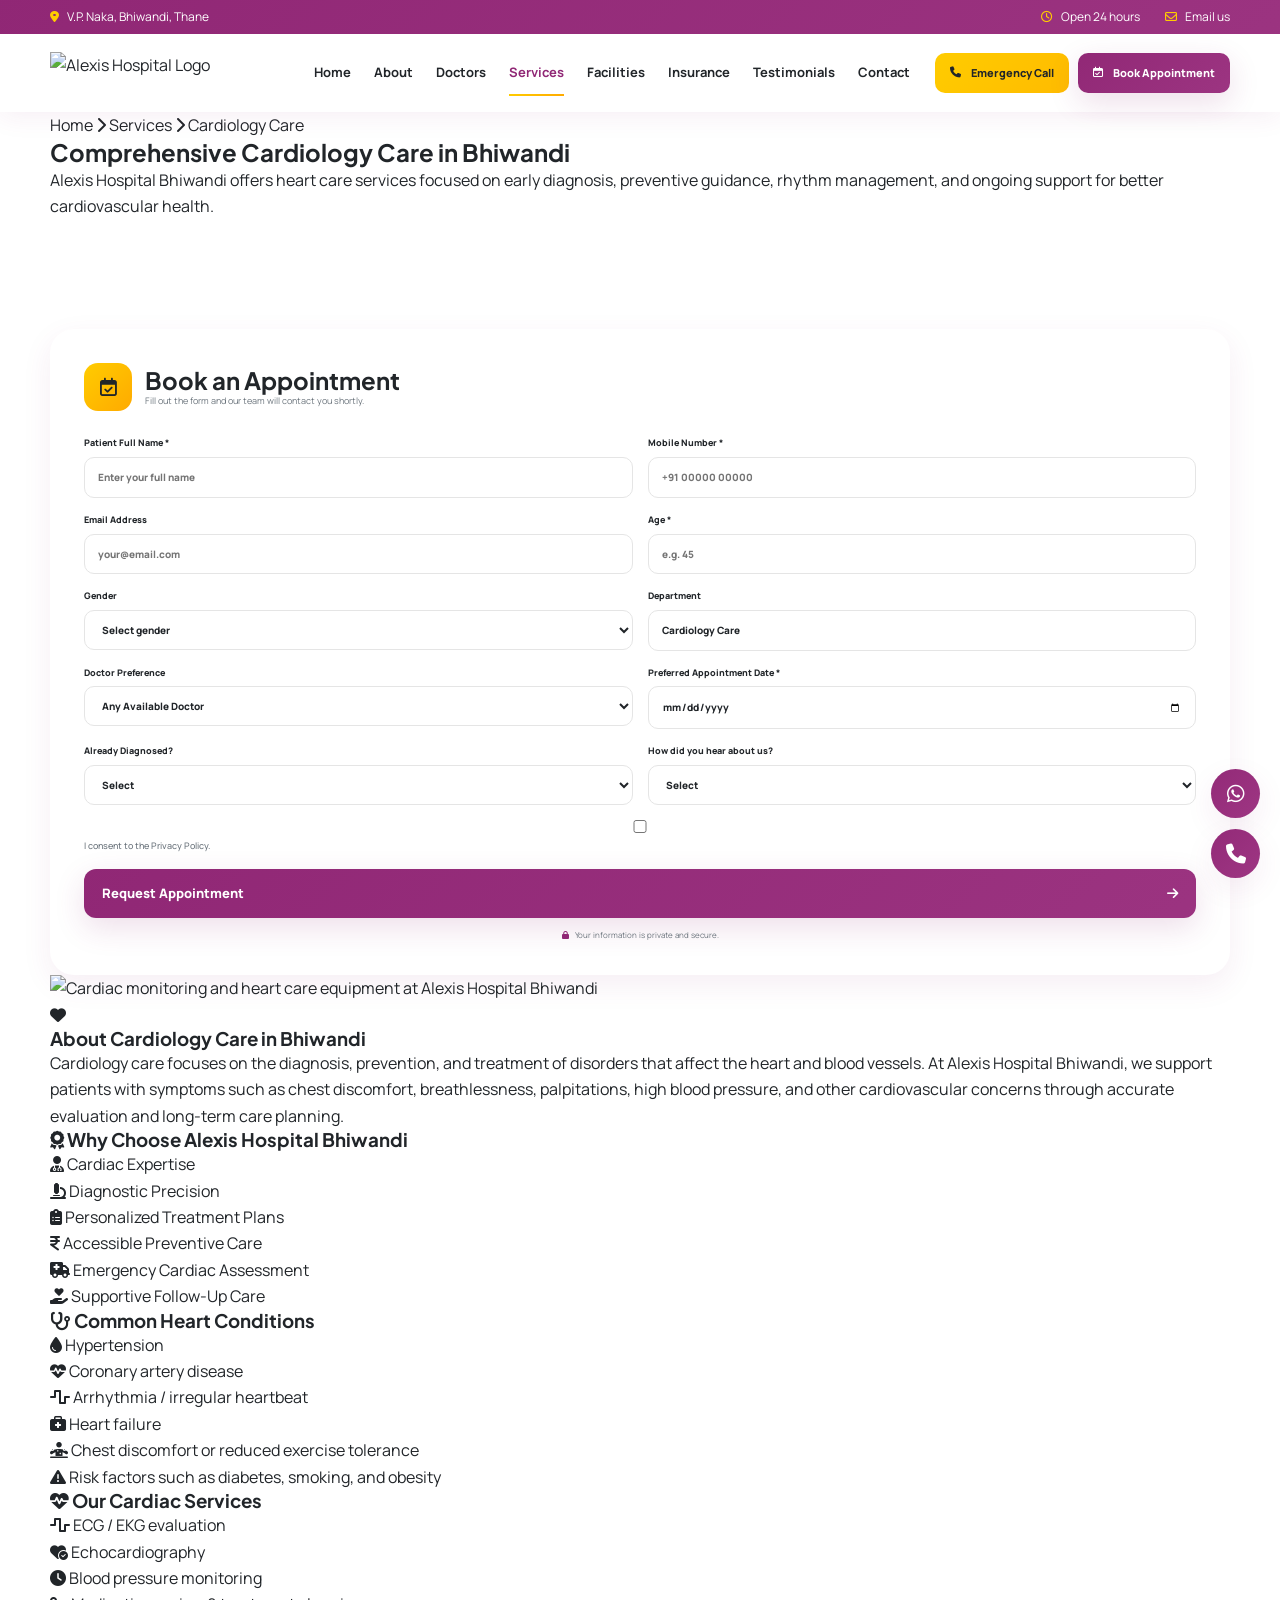
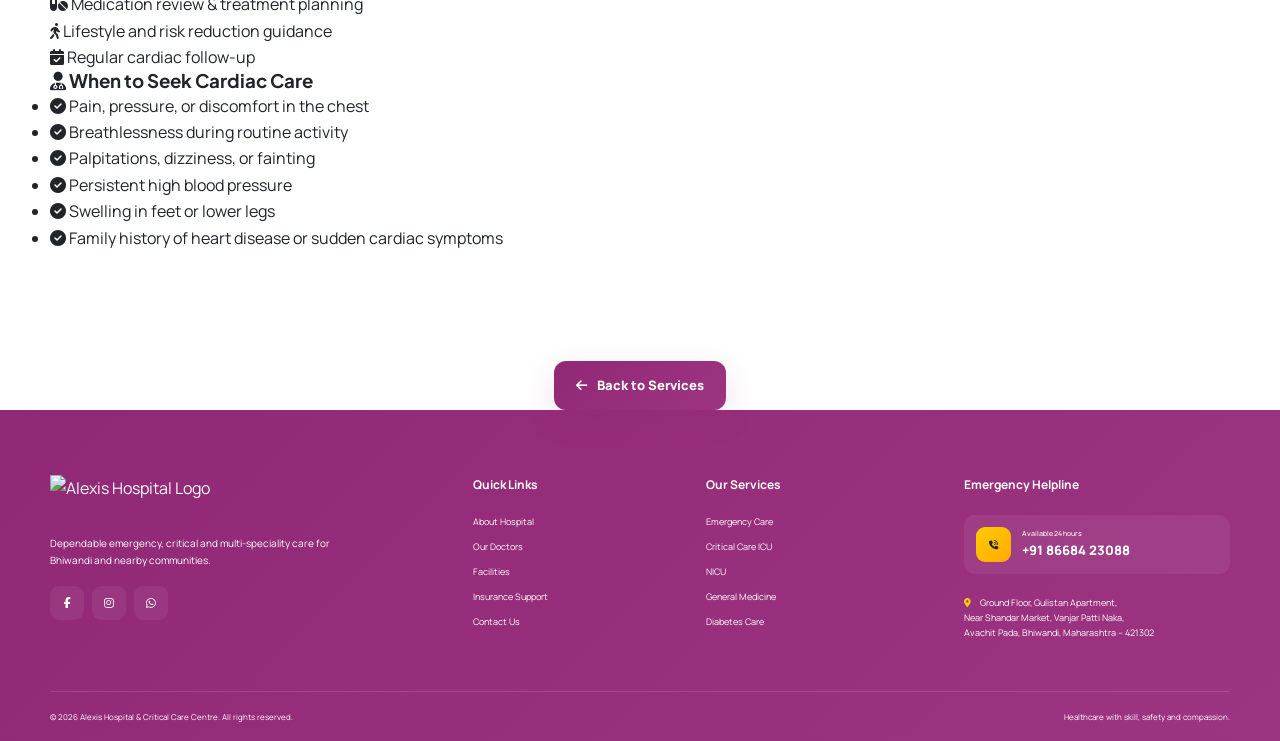
==== cardiology-care.html @ 572ea890 "Added New Pages on that" ====
<!DOCTYPE html>
<html lang="en">
<head>
  <meta charset="UTF-8">
  <meta name="viewport" content="width=device-width, initial-scale=1.0">
  <meta name="description" content="Comprehensive cardiology care at Alexis Hospital Bhiwandi, including heart evaluation, ECG, echocardiography, preventive guidance, and ongoing cardiac support.">
  <meta name="theme-color" content="#902775">
  <title>Cardiology Care in Bhiwandi | Alexis Hospital</title>
  <link rel="preconnect" href="https://fonts.googleapis.com">
  <link rel="preconnect" href="https://fonts.gstatic.com" crossorigin>
  <link href="https://fonts.googleapis.com/css2?family=Manrope:wght@400;500;600;700;800&family=Plus+Jakarta+Sans:wght@600;700;800&display=swap" rel="stylesheet">
  <link rel="stylesheet" href="https://cdnjs.cloudflare.com/ajax/libs/font-awesome/6.7.2/css/all.min.css">
  <link rel="stylesheet" href="style.css">
  <link rel="stylesheet" href="thyroid-disorders.css">
  <script src="thyroid-disorders.js" defer></script>
</head>
<body data-service="Cardiology Care" data-whatsapp="Cardiology Care">
  <div class="loader" aria-hidden="true"><div class="loader-mark"><img src="img/logo.png" alt="Loading" style="height: 48px; width: auto;"></div></div>
  <div class="scroll-progress"></div>

  <header class="site-header">
    <div class="topbar">
      <div class="container topbar-inner">
        <span><i class="fa-solid fa-location-dot"></i> V.P. Naka, Bhiwandi, Thane</span>
        <div><span><i class="fa-regular fa-clock"></i> Open 24 hours</span><a href="mailto:alexishospitalbhiwandi@gmail.com"><i class="fa-regular fa-envelope"></i> Email us</a></div>
      </div>
    </div>
    <nav class="navbar container" aria-label="Main navigation">
      <a class="logo" href="index.html" aria-label="Alexis Hospital home">
        <img src="img/logo.png" alt="Alexis Hospital Logo" style="height: 42px; width: auto;">
      </a>
      <div class="nav-menu" id="navMenu">
        <a href="index.html">Home</a><a href="index.html#about">About</a><a href="index.html#doctors">Doctors</a>
        <a href="index.html#services" class="active">Services</a><a href="index.html#facilities">Facilities</a><a href="index.html#insurance">Insurance</a>
        <a href="index.html#testimonials">Testimonials</a><a href="index.html#contact">Contact</a>
      </div>
      <div class="nav-actions">
        <a class="btn btn-emergency btn-small" href="tel:+918668423088"><i class="fa-solid fa-phone"></i><span>Emergency Call</span></a>
        <a class="btn btn-primary btn-small desktop-appointment" href="#dm-appointment"><i class="fa-regular fa-calendar-check"></i> Book Appointment</a>
        <button class="menu-toggle" aria-label="Toggle menu" aria-expanded="false"><span></span><span></span><span></span></button>
      </div>
    </nav>
  </header>

  <main>
    <!-- Page Header / Breadcrumb -->
    <section class="dm-page-header">
      <div class="dm-header-bg"></div>
      <div class="container dm-header-content reveal">
        <nav class="dm-breadcrumb" aria-label="Breadcrumb">
          <a href="index.html">Home</a>
          <i class="fa-solid fa-chevron-right"></i>
          <a href="index.html#services">Services</a>
          <i class="fa-solid fa-chevron-right"></i>
          <span>Cardiology Care</span>
        </nav>
        <h1>Comprehensive <span>Cardiology Care in Bhiwandi</span></h1>
        <p>Alexis Hospital Bhiwandi offers heart care services focused on early diagnosis, preventive guidance, rhythm management, and ongoing support for better cardiovascular health.</p>
      </div>
    </section>

    <!-- Main Two-Column Layout -->
    <section class="section dm-main" id="dm-appointment">
      <div class="container dm-grid">

        <!-- LEFT COLUMN — Appointment Form -->
        <div class="dm-left">
          <div class="appointment-card reveal">
            <div class="form-head">
              <span><i class="fa-regular fa-calendar-check"></i></span>
              <div>
                <h2>Book an Appointment</h2>
                <p>Fill out the form and our team will contact you shortly.</p>
              </div>
            </div>

            <form id="dmAppointmentForm" novalidate>
              <div class="form-row">
                <label>Patient Full Name * 
                  <input type="text" name="name" id="dm-name" placeholder="Enter your full name" required>
                </label>
                <label>Mobile Number *
                  <input type="tel" name="phone" id="dm-phone" placeholder="+91 00000 00000" pattern="[0-9+() -]{10,}" required>
                </label>
              </div>

              <div class="form-row">
                <label>Email Address 
                  <input type="email" name="email" id="dm-email" placeholder="your@email.com">
                </label>
                <label>Age *
                  <input type="number" name="age" id="dm-age" placeholder="e.g. 45" min="1" max="120" required>
                </label>
              </div>

              <div class="form-row">
                <label>Gender
                  <select name="gender" id="dm-gender">
                    <option value="">Select gender</option>
                    <option>Male</option>
                    <option>Female</option>
                    <option>Other</option>
                  </select>
                </label>
                <label>Department 
                  <input type="text" name="department" id="dm-department" value="Cardiology Care" readonly required>
                </label>
              </div>

              <div class="form-row">
                <label>Doctor Preference
                  <select name="doctor" id="dm-doctor">
                    <option value="Any Available Doctor">Any Available Doctor</option>
                    <option>Dr. Ganesh Ahire</option>
                  </select>
                </label>
                <label>Preferred Appointment Date *
                  <input type="date" name="date" id="dm-date" required>
                </label>
              </div>

              <div class="form-row">
                <label>Already Diagnosed?
                  <select name="diagnosed" id="dm-diagnosed">
                    <option value="">Select</option>
                    <option>Yes</option>
                    <option>No</option>
                  </select>
                </label>
                <label>How did you hear about us?
                  <select name="source" id="dm-source">
                    <option value="">Select</option>
                    <option>Google</option>
                    <option>Instagram</option>
                    <option>Facebook</option>
                    <option>Friend</option>
                    <option>Existing Patient</option>
                    <option>Other</option>
                  </select>
                </label>
              </div>

              <div class="dm-consent">
                <label class="dm-checkbox-label">
                  <input type="checkbox" name="consent" id="dm-consent">
                  <span>I consent to the Privacy Policy.</span>
                </label>
              </div>

              <button class="btn btn-primary submit-btn" type="submit" id="dm-submit">
                <span>Request Appointment</span>
                <i class="fa-solid fa-arrow-right"></i>
              </button>
              <p class="privacy-note"><i class="fa-solid fa-lock"></i> Your information is private and secure.</p>
            </form>
          </div>

          <!-- Why Choose Alexis Hospital -->
          <div class="dm-info-card dm-why-choose reveal">
            <h3><i class="fa-solid fa-award"></i> Why Choose Alexis Hospital Bhiwandi</h3>
            <div class="dm-icon-list">
              <div class="dm-icon-item">
                <span class="dm-item-icon"><i class="fa-solid fa-user-doctor"></i></span>
                <span>Cardiac Expertise</span>
              </div>
              <div class="dm-icon-item">
                <span class="dm-item-icon"><i class="fa-solid fa-microscope"></i></span>
                <span>Diagnostic Precision</span>
              </div>
              <div class="dm-icon-item">
                <span class="dm-item-icon"><i class="fa-solid fa-clipboard-list"></i></span>
                <span>Personalized Treatment Plans</span>
              </div>
              <div class="dm-icon-item">
                <span class="dm-item-icon"><i class="fa-solid fa-indian-rupee-sign"></i></span>
                <span>Accessible Preventive Care</span>
              </div>
              <div class="dm-icon-item">
                <span class="dm-item-icon"><i class="fa-solid fa-truck-medical"></i></span>
                <span>Emergency Cardiac Assessment</span>
              </div>
              <div class="dm-icon-item">
                <span class="dm-item-icon"><i class="fa-solid fa-hand-holding-heart"></i></span>
                <span>Supportive Follow-Up Care</span>
              </div>
            </div>
          </div>

          <!-- Our Treatment Includes -->
          <div class="dm-info-card dm-treatment reveal">
            <h3><i class="fa-solid fa-heart-pulse"></i> Our Cardiac Services</h3>
            <div class="dm-icon-list">
              <div class="dm-icon-item">
                <span class="dm-item-icon"><i class="fa-solid fa-wave-square"></i></span>
                <span>ECG / EKG evaluation</span>
              </div>
              <div class="dm-icon-item">
                <span class="dm-item-icon"><i class="fa-solid fa-heart-circle-check"></i></span>
                <span>Echocardiography</span>
              </div>
              <div class="dm-icon-item">
                <span class="dm-item-icon"><i class="fa-solid fa-clock"></i></span>
                <span>Blood pressure monitoring</span>
              </div>
              <div class="dm-icon-item">
                <span class="dm-item-icon"><i class="fa-solid fa-pills"></i></span>
                <span>Medication review & treatment planning</span>
              </div>
              <div class="dm-icon-item">
                <span class="dm-item-icon"><i class="fa-solid fa-person-walking"></i></span>
                <span>Lifestyle and risk reduction guidance</span>
              </div>
              <div class="dm-icon-item">
                <span class="dm-item-icon"><i class="fa-solid fa-calendar-check"></i></span>
                <span>Regular cardiac follow-up</span>
              </div>
            </div>
          </div>
        </div>

        <!-- RIGHT COLUMN — Info Panel -->
        <div class="dm-right">

          <!-- Hero Image -->
          <div class="dm-hero-image reveal">
            <img src="img/selected/facility-equipment.jpg" alt="Cardiac monitoring and heart care equipment at Alexis Hospital Bhiwandi" fetchpriority="high">
          </div>

          <!-- About Cardiology -->
          <div class="dm-info-card dm-about reveal">
            <div class="dm-info-icon"><i class="fa-solid fa-heart"></i></div>
            <h3>About Cardiology Care in Bhiwandi</h3>
            <p>Cardiology care focuses on the diagnosis, prevention, and treatment of disorders that affect the heart and blood vessels. At Alexis Hospital Bhiwandi, we support patients with symptoms such as chest discomfort, breathlessness, palpitations, high blood pressure, and other cardiovascular concerns through accurate evaluation and long-term care planning.</p>
          </div>

          <!-- Common Cardiac Concerns -->
          <div class="dm-info-card dm-symptoms reveal">
            <h3><i class="fa-solid fa-stethoscope"></i> Common Heart Conditions</h3>
            <div class="dm-icon-list">
              <div class="dm-icon-item">
                <span class="dm-item-icon"><i class="fa-solid fa-droplet"></i></span>
                <span>Hypertension</span>
              </div>
              <div class="dm-icon-item">
                <span class="dm-item-icon"><i class="fa-solid fa-heart-pulse"></i></span>
                <span>Coronary artery disease</span>
              </div>
              <div class="dm-icon-item">
                <span class="dm-item-icon"><i class="fa-solid fa-wave-square"></i></span>
                <span>Arrhythmia / irregular heartbeat</span>
              </div>
              <div class="dm-icon-item">
                <span class="dm-item-icon"><i class="fa-solid fa-briefcase-medical"></i></span>
                <span>Heart failure</span>
              </div>
              <div class="dm-icon-item">
                <span class="dm-item-icon"><i class="fa-solid fa-person-dots-from-line"></i></span>
                <span>Chest discomfort or reduced exercise tolerance</span>
              </div>
              <div class="dm-icon-item">
                <span class="dm-item-icon"><i class="fa-solid fa-triangle-exclamation"></i></span>
                <span>Risk factors such as diabetes, smoking, and obesity</span>
              </div>
            </div>
          </div>

          <!-- When to Consult a Doctor -->
          <div class="dm-info-card dm-consult reveal">
            <h3><i class="fa-solid fa-user-doctor"></i> When to Seek Cardiac Care</h3>
            <ul class="dm-bullet-list">
              <li><i class="fa-solid fa-circle-check"></i> Pain, pressure, or discomfort in the chest</li>
              <li><i class="fa-solid fa-circle-check"></i> Breathlessness during routine activity</li>
              <li><i class="fa-solid fa-circle-check"></i> Palpitations, dizziness, or fainting</li>
              <li><i class="fa-solid fa-circle-check"></i> Persistent high blood pressure</li>
              <li><i class="fa-solid fa-circle-check"></i> Swelling in feet or lower legs</li>
              <li><i class="fa-solid fa-circle-check"></i> Family history of heart disease or sudden cardiac symptoms</li>
            </ul>
          </div>

        </div>
      </div>

      <div class="container dm-card-grid" aria-label="Cardiology care information">
      </div>
    </section>

    <!-- Back to Services Button -->
    <section class="dm-back-section">
      <div class="container" style="text-align:center;">
        <a class="btn btn-primary dm-back-btn" href="index.html#services">
          <i class="fa-solid fa-arrow-left"></i> Back to Services
        </a>
      </div>
    </section>
  </main>

  <footer class="footer">
    <div class="container footer-grid">
      <div class="footer-brand"><a class="logo light-logo" href="index.html"><img src="img/logo.png" alt="Alexis Hospital Logo" style="height: 42px; width: auto;"></a><p>Dependable emergency, critical and multi-speciality care for Bhiwandi and nearby communities.</p><div class="socials"><a href="#" aria-label="Facebook"><i class="fa-brands fa-facebook-f"></i></a><a href="#" aria-label="Instagram"><i class="fa-brands fa-instagram"></i></a><a href="https://wa.me/918668423088" aria-label="WhatsApp"><i class="fa-brands fa-whatsapp"></i></a></div></div>
      <div><h4>Quick Links</h4><a href="index.html#about">About Hospital</a><a href="index.html#doctors">Our Doctors</a><a href="index.html#facilities">Facilities</a><a href="index.html#insurance">Insurance Support</a><a href="index.html#contact">Contact Us</a></div>
      <div><h4>Our Services</h4><a href="index.html#services">Emergency Care</a><a href="index.html#services">Critical Care ICU</a><a href="index.html#services">NICU</a><a href="index.html#services">General Medicine</a><a href="index.html#services">Diabetes Care</a></div>
      <div class="footer-emergency"><h4>Emergency Helpline</h4><a class="footer-phone" href="tel:+918668423088"><i class="fa-solid fa-phone-volume"></i><span><small>Available 24 hours</small>+91 86684 23088</span></a><p><i class="fa-solid fa-location-dot"></i> Ground Floor, Gulistan Apartment,<br>Near Shandar Market, Vanjar Patti Naka,<br>Avachit Pada, Bhiwandi, Maharashtra – 421302</p></div>
    </div>
    <div class="container footer-bottom"><span>© <span id="year"></span> Alexis Hospital & Critical Care Centre. All rights reserved.</span><span>Healthcare with skill, safety and compassion.</span></div>
  </footer>

  <a class="floating whatsapp" href="https://wa.me/918668423088?text=Hello%20Alexis%20Hospital%2C%20I%20need%20assistance%20regarding%20Cardiology%20Care." target="_blank" rel="noopener" aria-label="Chat on WhatsApp"><i class="fa-brands fa-whatsapp"></i><span>WhatsApp</span></a>
  <a class="floating emergency-float" href="tel:+918668423088" aria-label="Call emergency"><i class="fa-solid fa-phone"></i><span>Emergency</span></a>
  <button class="back-top" aria-label="Back to top"><i class="fa-solid fa-arrow-up"></i></button>
  <div class="toast" role="status"><i class="fa-solid fa-circle-check"></i><div><strong>Appointment request sent</strong><span>Opening WhatsApp with your details.</span></div></div>
</body>
</html>
---- style.css ----
:root {
  --primary-color: #902775;
  --accent-color: #ffcc00;
  --primary-start: #902775;
  --primary-end: #a63f8b;
  --accent-start: #ffcc00;
  --accent-end: #ffaa00;
  --primary-gradient: linear-gradient(
    135deg,
    var(--primary-start),
    var(--primary-end)
  );
  --accent-gradient: linear-gradient(
    135deg,
    var(--accent-start),
    var(--accent-end)
  );
  --text-dark: #212529;
  --blue: #902775;
  --blue-dark: #902775;
  --navy: #212529;
  --purple: #902775;
  --cyan: #902775;
  --red: #902775;
  --success: #902775;
  --warning: #ffcc00;
  --ink: #212529;
  --muted: #6c757d;
  --light: #f8f9fa;
  --line: #e5e5e5;
  --white: #ffffff;
  --shadow: 0 10px 30px rgba(144, 39, 117, 0.08);
  --radius: 22px;
}
* {
  box-sizing: border-box;
  margin: 0;
  padding: 0;
}
html {
  scroll-behavior: smooth;
  scroll-padding-top: 100px;
}
body {
  font-family: Manrope, sans-serif;
  color: var(--ink);
  background: #fff;
  line-height: 1.65;
  overflow-x: hidden;
}
body.menu-open {
  overflow: hidden;
}
a {
  text-decoration: none;
  color: inherit;
}
img {
  display: block;
  width: 100%;
}
button,
input,
select,
textarea {
  font: inherit;
}
.container {
  width: min(1180px, calc(100% - 40px));
  margin: auto;
}
.section {
  padding: 110px 0;
}
.loader {
  position: fixed;
  inset: 0;
  background: #fff;
  z-index: 9999;
  display: grid;
  place-items: center;
  transition: 0.5s;
}
.loader.hidden {
  opacity: 0;
  visibility: hidden;
}
.loader-mark {
  width: 78px;
  height: 78px;
  border-radius: 24px;
  background: linear-gradient(135deg, var(--blue), var(--purple));
  color: #fff;
  display: grid;
  place-items: center;
  font-size: 32px;
  animation: loadPulse 1s infinite alternate;
  box-shadow: 0 15px 40px #1769e04d;
}
@keyframes loadPulse {
  to {
    transform: scale(1.12);
    border-radius: 50%;
  }
}
.scroll-progress {
  position: fixed;
  top: 0;
  left: 0;
  height: 3px;
  width: 0;
  background: linear-gradient(90deg, var(--blue), var(--purple));
  z-index: 10000;
}
.topbar {
  background: #08285e;
  color: #cbd9f0;
  font-size: 12px;
}
.topbar-inner {
  height: 34px;
  display: flex;
  align-items: center;
  justify-content: space-between;
}
.topbar-inner > div {
  display: flex;
  gap: 25px;
}
.topbar i {
  color: #65b8ff;
  margin-right: 6px;
}
.site-header {
  position: sticky;
  top: 0;
  z-index: 1000;
  background: rgba(255, 255, 255, 0.96);
  box-shadow: 0 4px 25px rgba(22, 52, 100, 0.06);
  backdrop-filter: blur(15px);
}
.navbar {
  height: 78px;
  display: flex;
  align-items: center;
  justify-content: space-between;
  gap: 25px;
}
.logo {
  display: flex;
  align-items: center;
  gap: 11px;
  flex-shrink: 0;
}
.logo-icon {
  width: 42px;
  height: 42px;
  border-radius: 13px;
  background: linear-gradient(135deg, var(--blue), var(--purple));
  display: grid;
  place-items: center;
  color: #fff;
  font-size: 20px;
  box-shadow: 0 8px 20px #1769e03d;
}
.logo > span:last-child {
  display: flex;
  flex-direction: column;
  line-height: 1;
}
.logo strong {
  font: 800 23px/1 "Plus Jakarta Sans";
  color: var(--navy);
}
.logo small {
  font-size: 8.5px;
  letter-spacing: 0.85px;
  text-transform: uppercase;
  color: var(--muted);
  margin-top: 5px;
}
.nav-menu {
  display: flex;
  align-items: center;
  gap: 23px;
  margin-left: auto;
}
.nav-menu a {
  font-size: 13px;
  font-weight: 700;
  color: #4a5870;
  position: relative;
}
.nav-menu a:after {
  content: "";
  position: absolute;
  left: 0;
  right: 100%;
  bottom: -12px;
  height: 2px;
  background: var(--blue);
  transition: 0.3s;
}
.nav-menu a:hover,
.nav-menu a.active {
  color: var(--blue);
}
.nav-menu a.active:after,
.nav-menu a:hover:after {
  right: 0;
}
.nav-actions {
  display: flex;
  align-items: center;
  gap: 9px;
}
.btn {
  display: inline-flex;
  align-items: center;
  justify-content: center;
  gap: 10px;
  border: 0;
  border-radius: 12px;
  padding: 14px 22px;
  font-weight: 800;
  font-size: 13px;
  cursor: pointer;
  transition: 0.3s;
  white-space: nowrap;
}
.btn:hover {
  transform: translateY(-2px);
}
.btn-primary {
  color: #fff;
  background: linear-gradient(135deg, var(--blue), #365de5);
  box-shadow: 0 10px 24px #1769e034;
}
.btn-primary:hover {
  box-shadow: 0 14px 28px #1769e052;
}
.btn-secondary {
  background: #eeeaff;
  color: #6041ce;
}
.btn-emergency {
  background: #fff0f1;
  color: #dc3546;
}
.btn-small {
  padding: 11px 15px;
  font-size: 11px;
  border-radius: 10px;
}
.menu-toggle {
  display: none;
  border: 0;
  background: none;
  width: 38px;
  height: 38px;
  padding: 8px;
}
.menu-toggle span {
  height: 2px;
  background: var(--navy);
  display: block;
  margin: 5px;
  border-radius: 2px;
  transition: 0.3s;
}
.hero {
  position: relative;
  min-height: 700px;
  background: linear-gradient(110deg, #f6faff, #edf5ff);
  display: flex;
  align-items: center;
  overflow: hidden;
}
.hero-bg {
  position: absolute;
  inset: 0;
  background:
    radial-gradient(circle at 15% 20%, #d7e9ff 0, transparent 34%),
    radial-gradient(circle at 85% 70%, #e9e1ff 0, transparent 30%);
  opacity: 0.7;
}
.hero-grid {
  position: relative;
  z-index: 2;
  display: grid;
  grid-template-columns: 1.02fr 0.98fr;
  gap: 55px;
  align-items: center;
  padding: 75px 0 95px;
}
.eyebrow,
.section-tag {
  display: inline-flex;
  align-items: center;
  gap: 9px;
  color: var(--blue);
  font-size: 11px;
  font-weight: 800;
  letter-spacing: 1.6px;
  text-transform: uppercase;
}
.eyebrow span {
  width: 26px;
  height: 2px;
  background: var(--blue);
}
h1,
h2,
h3 {
  font-family: "Plus Jakarta Sans", sans-serif;
  line-height: 1.18;
}
.hero h1 {
  font-size: clamp(42px, 4.2vw, 62px);
  letter-spacing: -2.8px;
  color: var(--navy);
  margin: 18px 0 22px;
}
.hero h1 span,
h2 span {
  color: var(--blue);
}
.hero-copy > p {
  font-size: 17px;
  color: var(--muted);
  max-width: 610px;
}
.hero-actions {
  display: flex;
  gap: 12px;
  margin: 32px 0;
}
.btn-outline {
  background: #fff;
  color: var(--navy);
  border: 1px solid #d9e4f3;
}
.pulse-dot,
.online-dot {
  width: 8px;
  height: 8px;
  border-radius: 50%;
  background: #ed3e51;
  box-shadow: 0 0 0 5px #ed3e5120;
  animation: pulse 1.5s infinite;
}
@keyframes pulse {
  50% {
    box-shadow: 0 0 0 9px #ed3e5100;
  }
}
.trust-row {
  display: flex;
  flex-wrap: wrap;
  gap: 12px 20px;
  padding-top: 20px;
  border-top: 1px solid #dce6f2;
}
.trust-row span {
  font-size: 11px;
  font-weight: 700;
  color: #52617a;
}
.trust-row i {
  color: #29a777;
  margin-right: 5px;
}
.hero-visual {
  position: relative;
}
.hero-image {
  height: 480px;
  border-radius: 32px 32px 90px 32px;
  overflow: hidden;
  box-shadow: 0 35px 70px rgba(16, 61, 123, 0.22);
  position: relative;
}
.hero-image img {
  height: 100%;
  object-fit: cover;
}
.image-shade {
  position: absolute;
  inset: 0;
  background: linear-gradient(to top, rgba(5, 31, 70, 0.65), transparent 42%);
}
.hero-status {
  position: absolute;
  bottom: 24px;
  left: 24px;
  right: 24px;
  display: flex;
  align-items: center;
  padding: 14px;
  background: rgba(255, 255, 255, 0.94);
  border-radius: 16px;
  gap: 12px;
  box-shadow: 0 10px 30px #09245a22;
}
.status-icon {
  height: 40px;
  width: 40px;
  border-radius: 12px;
  background: #eaf2ff;
  color: var(--blue);
  display: grid;
  place-items: center;
}
.hero-status div {
  display: flex;
  flex-direction: column;
}
.hero-status small {
  color: var(--muted);
  font-size: 9px;
  text-transform: uppercase;
  letter-spacing: 1px;
}
.hero-status strong {
  font-size: 12px;
}
.hero-status .online-dot {
  margin-left: auto;
  background: #23b77d;
}
.floating-card {
  position: absolute;
  background: #fff;
  border-radius: 16px;
  box-shadow: var(--shadow);
  z-index: 3;
}
.care-card {
  top: 42px;
  left: -45px;
  padding: 13px 16px;
  display: flex;
  gap: 10px;
  align-items: center;
}
.care-card > span {
  width: 36px;
  height: 36px;
  border-radius: 10px;
  background: #ebe7ff;
  color: var(--purple);
  display: grid;
  place-items: center;
}
.care-card div {
  display: flex;
  flex-direction: column;
}
.care-card strong {
  font-size: 12px;
}
.care-card small,
.response-card small {
  font-size: 9px;
  color: var(--muted);
}
.response-card {
  right: -22px;
  top: 160px;
  padding: 14px 18px;
  display: flex;
  flex-direction: column;
}
.response-card strong {
  font-size: 16px;
  color: var(--blue);
}
.hero-wave {
  position: absolute;
  bottom: -1px;
  left: 0;
  right: 0;
  height: 45px;
  background: #fff;
  clip-path: ellipse(55% 65% at 50% 100%);
}
.quick-actions {
  position: relative;
  z-index: 4;
  margin-top: -30px;
}
.action-grid {
  display: grid;
  grid-template-columns: repeat(4, 1fr);
  background: #fff;
  border-radius: 19px;
  box-shadow: 0 20px 55px rgba(21, 63, 116, 0.14);
  overflow: hidden;
}
.action-card {
  padding: 23px 20px;
  display: flex;
  align-items: center;
  gap: 13px;
  border-right: 1px solid var(--line);
  transition: 0.3s;
}
.action-card:hover {
  background: #f8fbff;
}
.action-card:last-child {
  border: 0;
}
.action-icon {
  width: 45px;
  height: 45px;
  flex: none;
  border-radius: 13px;
  display: grid;
  place-items: center;
  font-size: 17px;
}
.action-icon.blue {
  background: #eaf2ff;
  color: var(--blue);
}
.action-icon.red {
  background: #fff0f1;
  color: var(--red);
}
.action-icon.purple {
  background: #efecff;
  color: var(--purple);
}
.action-icon.cyan {
  background: #e8f9fe;
  color: var(--cyan);
}
.action-card div {
  display: flex;
  flex-direction: column;
}
.action-card strong {
  font-size: 12px;
}
.action-card small {
  font-size: 9px;
  color: var(--muted);
}
.action-card > i {
  margin-left: auto;
  color: #9aa8bb;
  font-size: 11px;
}
.about-grid {
  display: grid;
  grid-template-columns: 0.92fr 1.08fr;
  gap: 90px;
  align-items: center;
}
.about-visual {
  position: relative;
  padding: 0 20px 30px 0;
}
.about-image {
  height: 515px;
  overflow: hidden;
  border-radius: 28px 85px 28px 28px;
}
.about-image img {
  height: 100%;
  object-fit: cover;
}
.experience-seal {
  position: absolute;
  right: -15px;
  top: 55px;
  width: 125px;
  height: 125px;
  border-radius: 50%;
  background: linear-gradient(135deg, var(--blue), var(--purple));
  color: #fff;
  display: flex;
  align-items: center;
  justify-content: center;
  gap: 8px;
  border: 7px solid #fff;
  box-shadow: var(--shadow);
}
.experience-seal strong {
  font: 800 27px "Plus Jakarta Sans";
}
.experience-seal span {
  font-size: 9px;
  line-height: 1.3;
}
.quality-card {
  position: absolute;
  left: -28px;
  bottom: 0;
  background: #fff;
  padding: 17px 20px;
  border-radius: 15px;
  box-shadow: var(--shadow);
  display: flex;
  gap: 11px;
  align-items: center;
}
.quality-card i {
  color: #f2ab2e;
  font-size: 24px;
}
.quality-card div {
  display: flex;
  flex-direction: column;
}
.quality-card strong {
  font-size: 12px;
}
.quality-card small {
  font-size: 9px;
  color: var(--muted);
}
.section-tag {
  margin-bottom: 14px;
}
.section-tag:before {
  content: "";
  width: 28px;
  height: 2px;
  background: currentColor;
}
.about h2,
.section-heading h2,
.contact h2,
.insurance h2 {
  font-size: clamp(34px, 3.3vw, 48px);
  letter-spacing: -1.7px;
  color: var(--navy);
  margin-bottom: 20px;
}
.about-copy > p,
.section-heading p,
.contact-copy > p {
  color: var(--muted);
  font-size: 14px;
}
.feature-list {
  display: grid;
  grid-template-columns: 1fr 1fr;
  gap: 24px;
  margin: 31px 0;
}
.feature-list > div {
  display: flex;
  gap: 13px;
}
.feature-list i {
  width: 41px;
  height: 41px;
  flex: none;
  border-radius: 11px;
  background: #edf4ff;
  color: var(--blue);
  display: grid;
  place-items: center;
}
.feature-list span {
  display: flex;
  flex-direction: column;
}
.feature-list strong {
  font-size: 12px;
}
.feature-list small {
  font-size: 10px;
  color: var(--muted);
  line-height: 1.5;
  margin-top: 3px;
}
.text-link {
  font-size: 12px;
  font-weight: 800;
  color: var(--blue);
}
.text-link i {
  margin-left: 7px;
  transition: 0.3s;
}
.text-link:hover i {
  transform: translateX(5px);
}
.stats-grid {
  display: grid;
  grid-template-columns: repeat(4, 1fr);
  margin-top: 80px;
  border: 1px solid var(--line);
  border-radius: 20px;
  overflow: hidden;
}
.stat {
  padding: 26px;
  display: grid;
  grid-template-columns: 38px 1fr;
  column-gap: 12px;
  border-right: 1px solid var(--line);
  align-items: center;
}
.stat:last-child {
  border: 0;
}
.stat i {
  grid-row: 1/3;
  width: 38px;
  height: 38px;
  border-radius: 11px;
  background: #edf4ff;
  color: var(--blue);
  display: grid;
  place-items: center;
}
.stat strong {
  font: 800 24px/1 "Plus Jakarta Sans";
  color: var(--navy);
}
.stat small {
  font-size: 9px;
  color: var(--muted);
}
.services {
  background: #f5f8fd;
}

/* Patient video testimonials */
.patient-video-stories {
  position: relative;
  overflow: hidden;
  isolation: isolate;
  background: linear-gradient(180deg, #fff 0%, #fbf7fa 100%);
}
.patient-stories-content {
  position: relative;
  z-index: 1;
}
.patient-stories-orb {
  position: absolute;
  z-index: -1;
  border-radius: 50%;
  filter: blur(2px);
  opacity: 0.5;
}
.patient-stories-orb.orb-one {
  width: 350px;
  height: 350px;
  background: rgba(144, 39, 117, 0.09);
  top: 60px;
  left: -170px;
}
.patient-stories-orb.orb-two {
  width: 260px;
  height: 260px;
  background: rgba(255, 204, 0, 0.12);
  bottom: 80px;
  right: -110px;
}
.patient-stories-badge {
  width: max-content;
  max-width: 100%;
  margin: 0 auto 15px;
  padding: 7px 13px;
  border: 1px solid rgba(144, 39, 117, 0.16);
  border-radius: 999px;
  background: rgba(255, 255, 255, 0.82);
  box-shadow: 0 8px 24px rgba(144, 39, 117, 0.08);
  color: var(--accent-end);
  font-size: 10px;
  letter-spacing: 1px;
}
.patient-stories-badge i {
  margin: 0 1px;
}
.patient-stories-badge span {
  margin-left: 7px;
  color: var(--primary-color);
  font-weight: 800;
  letter-spacing: 0.4px;
}
.patient-trust-strip {
  display: flex;
  justify-content: center;
  gap: 10px 24px;
  flex-wrap: wrap;
  padding: 16px 22px;
  margin: -16px auto 42px;
  max-width: 1080px;
  border: 1px solid rgba(144, 39, 117, 0.1);
  border-radius: 16px;
  background: rgba(255, 255, 255, 0.72);
  box-shadow: 0 10px 30px rgba(55, 27, 48, 0.05);
  color: #584b56;
  font-size: 11px;
  font-weight: 700;
}
.patient-trust-strip i,
.patient-video-copy i {
  color: var(--primary-color);
  margin-right: 5px;
}
.patient-video-grid {
  display: grid;
  grid-template-columns: repeat(4, minmax(0, 1fr));
  gap: 28px;
}
.patient-video-card {
  position: relative;
  overflow: hidden;
  border: 1px solid rgba(144, 39, 117, 0.12);
  border-radius: 24px;
  background: rgba(255, 255, 255, 0.84);
  box-shadow: 0 16px 45px rgba(53, 28, 48, 0.09);
  transition:
    transform 0.35s ease,
    box-shadow 0.35s ease,
    border-color 0.35s ease;
}
.patient-video-card::before {
  content: "";
  position: absolute;
  inset: 0;
  padding: 1px;
  z-index: 0;
  border-radius: inherit;
  background: linear-gradient(
    135deg,
    rgba(144, 39, 117, 0.55),
    rgba(255, 204, 0, 0.36),
    rgba(144, 39, 117, 0.05)
  );
  -webkit-mask:
    linear-gradient(#fff 0 0) content-box,
    linear-gradient(#fff 0 0);
  -webkit-mask-composite: xor;
  mask-composite: exclude;
  pointer-events: none;
}
.patient-video-card:hover {
  transform: translateY(-8px);
  border-color: rgba(144, 39, 117, 0.28);
  box-shadow: 0 24px 55px rgba(82, 22, 68, 0.16);
}
.patient-video-top {
  display: flex;
  align-items: center;
  justify-content: space-between;
  padding: 16px 19px 12px;
  position: relative;
  z-index: 1;
  color: var(--primary-color);
}
.patient-video-top span {
  padding: 5px 9px;
  border-radius: 999px;
  background: rgba(144, 39, 117, 0.08);
  font-size: 9px;
  font-weight: 800;
  text-transform: uppercase;
  letter-spacing: 0.75px;
}
.patient-video-top span i {
  font-size: 8px;
  margin-right: 5px;
}
.patient-video-top > i {
  font-size: 20px;
}
.patient-video-frame {
  position: relative;
  height: 430px;
  overflow: hidden;
  background: #f4edf2;
}
.patient-video-launch {
  position: absolute;
  inset: 0;
  z-index: 4;
  display: flex;
  align-items: center;
  justify-content: center;
  gap: 9px;
  color: #fff;
  font-size: 12px;
  font-weight: 800;
  letter-spacing: 0.04em;
  background: linear-gradient(145deg, rgba(63, 19, 53, 0.34), rgba(144, 39, 117, 0.76));
  cursor: pointer;
  transition: background 0.25s ease;
}
.patient-video-launch > i:first-child {
  font-size: 34px;
}
.patient-video-launch > i:last-child {
  display: grid;
  width: 34px;
  height: 34px;
  place-items: center;
  border-radius: 50%;
  color: var(--primary-color);
  background: #fff;
  font-size: 11px;
}
.patient-video-card:hover .patient-video-launch {
  background: linear-gradient(145deg, rgba(63, 19, 53, 0.42), rgba(144, 39, 117, 0.9));
}
.patient-video-frame:focus-visible .patient-video-launch {
  outline: 3px solid var(--accent-color);
  outline-offset: -4px;
}
.patient-video-frame::after {
  content: "";
  position: absolute;
  pointer-events: none;
  inset: auto 0 0;
  height: 80px;
  background: linear-gradient(transparent, rgba(37, 16, 31, 0.14));
}
.patient-play-pulse {
  pointer-events: none;
  position: absolute;
  z-index: 2;
  top: 50%;
  left: 50%;
  width: 58px;
  height: 58px;
  transform: translate(-50%, -50%);
  border-radius: 50%;
  display: grid;
  place-items: center;
  color: var(--primary-color);
  background: rgba(255, 255, 255, 0.88);
  box-shadow:
    0 0 0 0 rgba(255, 255, 255, 0.7),
    0 9px 22px rgba(47, 16, 40, 0.24);
  animation: patientPlayPulse 2.4s infinite;
  opacity: 0.9;
}
.patient-play-pulse i {
  margin-left: 3px;
  font-size: 16px;
}
.patient-video-card:hover .patient-play-pulse {
  transform: translate(-50%, -50%) scale(1.1);
}
@keyframes patientPlayPulse {
  70% {
    box-shadow:
      0 0 0 14px rgba(255, 255, 255, 0),
      0 9px 22px rgba(47, 16, 40, 0.24);
  }
  100% {
    box-shadow:
      0 0 0 0 rgba(255, 255, 255, 0),
      0 9px 22px rgba(47, 16, 40, 0.24);
  }
}
.patient-video-copy {
  position: relative;
  z-index: 1;
  padding: 20px 21px 21px;
}
.patient-video-copy h3 {
  font: 800 18px/1.25 "Plus Jakarta Sans";
  color: var(--navy);
}
.patient-video-copy > p {
  margin: 8px 0 15px;
  color: var(--muted);
  font-size: 12px;
  line-height: 1.65;
}
.patient-video-copy > div {
  display: flex;
  flex-wrap: wrap;
  gap: 8px 16px;
  padding-top: 13px;
  border-top: 1px solid var(--line);
  color: #5b5158;
  font-size: 10px;
  font-weight: 800;
}
.patient-stories-cta {
  display: flex;
  justify-content: space-between;
  align-items: center;
  gap: 30px;
  margin-top: 48px;
  padding: 34px 38px;
  overflow: hidden;
  border-radius: 24px;
  color: #fff;
  background: var(--primary-gradient);
  box-shadow: 0 20px 42px rgba(144, 39, 117, 0.22);
  position: relative;
}
.patient-stories-cta::after {
  content: "";
  position: absolute;
  width: 280px;
  height: 280px;
  right: 12%;
  top: -190px;
  border: 45px solid rgba(255, 255, 255, 0.08);
  border-radius: 50%;
  pointer-events: none;
}
.patient-stories-cta > div {
  position: relative;
  z-index: 1;
}
.patient-stories-cta span {
  color: var(--accent-color);
  font-size: 10px;
  font-weight: 800;
  text-transform: uppercase;
  letter-spacing: 1px;
}
.patient-stories-cta h3 {
  margin-top: 5px;
  font: 800 25px/1.2 "Plus Jakarta Sans";
}
.patient-stories-cta p {
  max-width: 600px;
  margin-top: 8px;
  color: rgba(255, 255, 255, 0.83);
  font-size: 12px;
}
.patient-stories-actions {
  display: flex;
  gap: 10px;
  flex-shrink: 0;
}
.patient-stories-actions .btn-primary {
  background: #fff;
  color: var(--primary-color);
  box-shadow: none;
}
.patient-stories-actions .btn-primary:hover {
  background: var(--accent-color);
  color: var(--navy);
}
.patient-stories-actions .btn-outline {
  color: #fff;
  border-color: rgba(255, 255, 255, 0.65);
}
.patient-stories-actions .btn-outline:hover {
  background: #fff;
  color: var(--primary-color);
}
.patient-video-modal {
  position: fixed;
  z-index: 10000;
  inset: 0;
  display: grid;
  place-items: center;
  padding: 24px;
  visibility: hidden;
  opacity: 0;
  transition:
    opacity 0.3s ease,
    visibility 0.3s ease;
}
.patient-video-modal.is-open {
  visibility: visible;
  opacity: 1;
}
.patient-video-modal__backdrop {
  position: absolute;
  inset: 0;
  background: rgba(27, 10, 24, 0.72);
  backdrop-filter: blur(10px);
  -webkit-backdrop-filter: blur(10px);
}
.patient-video-modal__dialog {
  width: min(90vw, 1480px);
  max-height: 94vh;
  position: relative;
  z-index: 1;
  overflow: auto;
  padding: 12px;
  border: 1px solid transparent;
  border-radius: 26px;
  color: #fff;
  background:
    linear-gradient(rgba(47, 18, 42, 0.88), rgba(76, 25, 64, 0.91)) padding-box,
    linear-gradient(135deg, var(--accent-color), #d47cbb, var(--primary-color))
      border-box;
  box-shadow: 0 28px 80px rgba(0, 0, 0, 0.44);
  transform: translateY(18px) scale(0.96);
  transition: transform 0.35s cubic-bezier(0.2, 0.8, 0.2, 1);
}
.patient-video-modal.is-open .patient-video-modal__dialog {
  transform: translateY(0) scale(1);
}
.patient-video-modal__close {
  width: 38px;
  height: 38px;
  border: 1px solid rgba(255, 255, 255, 0.28);
  border-radius: 50%;
  position: absolute;
  z-index: 2;
  top: 15px;
  right: 15px;
  display: grid;
  place-items: center;
  color: #fff;
  background: rgba(255, 255, 255, 0.13);
  cursor: pointer;
  transition: 0.25s ease;
}
.patient-video-modal__close:hover {
  color: var(--primary-color);
  background: #fff;
  transform: rotate(90deg);
}
.patient-video-modal__media {
  position: relative;
  display: grid;
  place-items: center;
  min-height: 360px;
  max-height: 76vh;
  overflow: auto;
  border-radius: 17px;
  background: #fff;
}
.patient-video-modal__header {
  padding: 12px 14px 16px;
}
.patient-video-modal__header p {
  margin-bottom: 4px;
  color: var(--accent-color);
  font-size: 10px;
  font-weight: 800;
  letter-spacing: 0.12em;
  text-transform: uppercase;
}
.patient-video-modal__header h2 {
  padding-right: 46px;
  color: #fff;
  font: 800 20px/1.25 "Plus Jakarta Sans";
}
.patient-video-modal__media .instagram-media {
  width: min(100%, 540px) !important;
  min-width: 0 !important;
  margin: 0 !important;
}
.patient-video-modal__fallback {
  max-width: 430px;
  padding: 38px 30px;
  text-align: center;
  color: var(--ink);
}
.patient-video-modal__fallback > i {
  color: var(--primary-color);
  font-size: 38px;
}
.patient-video-modal__fallback h3 {
  margin-top: 14px;
  font: 800 20px/1.25 "Plus Jakarta Sans";
}
.patient-video-modal__fallback p {
  margin: 9px 0 20px;
  color: var(--muted);
  font-size: 13px;
  line-height: 1.6;
}
body.video-modal-open {
  overflow: hidden;
}
@media (max-width: 1100px) {
  .patient-video-grid {
    grid-template-columns: repeat(2, minmax(0, 1fr));
    gap: 28px;
  }
}
@media (max-width: 760px) {
  .patient-video-grid {
    gap: 20px;
  }
  .patient-trust-strip {
    justify-content: flex-start;
    margin-bottom: 32px;
  }
  .patient-stories-cta {
    align-items: flex-start;
    flex-direction: column;
    padding: 30px;
  }
}
@media (max-width: 560px) {
  .patient-video-grid {
    grid-template-columns: 1fr;
  }
  .patient-video-frame {
    height: 410px !important;
    min-height: 410px !important;
  }
  .patient-video-card {
    border-radius: 20px;
  }
  .patient-trust-strip {
    gap: 11px;
    padding: 15px 16px;
    font-size: 10px;
  }
  .patient-stories-cta {
    margin-top: 32px;
    padding: 27px 22px;
    border-radius: 20px;
  }
  .patient-stories-cta h3 {
    font-size: 21px;
  }
  .patient-stories-actions {
    width: 100%;
    flex-direction: column;
  }
  .patient-stories-actions .btn {
    justify-content: center;
    width: 100%;
  }
  .patient-video-modal {
    padding: 12px;
  }
  .patient-video-modal__dialog {
    width: 100%;
    padding: 8px;
    border-radius: 21px;
  }
  .patient-video-modal__media {
    min-height: 300px;
    max-height: 72vh;
    border-radius: 15px;
  }
}
.section-heading {
  max-width: 670px;
  margin-bottom: 50px;
}
.section-heading.centered {
  text-align: center;
  margin-left: auto;
  margin-right: auto;
}
.section-heading.centered .section-tag {
  justify-content: center;
}
.services-grid {
  display: grid;
  grid-template-columns: repeat(5, 1fr);
  gap: 17px;
}
.service-card {
  background: #fff;
  border: 1px solid #e8eef7;
  border-radius: 18px;
  padding: 25px 20px;
  transition: 0.35s;
  position: relative;
  overflow: hidden;
}
.service-card:before {
  content: "";
  position: absolute;
  left: 0;
  right: 100%;
  bottom: 0;
  height: 3px;
  background: linear-gradient(90deg, var(--blue), var(--purple));
  transition: 0.35s;
}
.service-card:hover {
  transform: translateY(-8px);
  box-shadow: 0 18px 35px #1a477f16;
  border-color: transparent;
}
.service-card:hover:before {
  right: 0;
}
.service-card > span {
  width: 46px;
  height: 46px;
  border-radius: 14px;
  background: #edf4ff;
  color: var(--blue);
  display: grid;
  place-items: center;
  font-size: 18px;
  margin-bottom: 19px;
}
.service-card:nth-child(3n + 2) > span {
  background: #efecff;
  color: var(--purple);
}
.service-card:nth-child(3n) > span {
  background: #e9f9f5;
  color: #19a47e;
}
.service-card h3 {
  font-size: 14px;
  margin-bottom: 10px;
}
.service-card p {
  font-size: 10px;
  color: var(--muted);
  min-height: 64px;
}
.service-card a {
  font-size: 9px;
  font-weight: 800;
  color: var(--blue);
  text-transform: uppercase;
  letter-spacing: 0.5px;
}
.service-card a i {
  margin-left: 4px;
}
.all-services {
  text-align: center;
  margin-top: 34px;
  font-size: 11px;
  color: var(--muted);
}
.all-services a {
  color: var(--blue);
  font-weight: 800;
  margin-left: 5px;
}
.doctors-layout {
  display: grid;
  grid-template-columns: 0.9fr 1.1fr;
  gap: 35px;
}
.team-photo {
  height: 520px;
  border-radius: 24px;
  overflow: hidden;
  position: relative;
}
.team-photo > img {
  height: 100%;
  object-fit: cover;
}
.team-photo:after {
  content: "";
  position: absolute;
  inset: 40% 0 0;
  background: linear-gradient(transparent, #061a45cc);
}
.team-caption {
  position: absolute;
  z-index: 2;
  left: 25px;
  right: 25px;
  bottom: 25px;
  background: #ffffffed;
  border-radius: 15px;
  padding: 14px;
  display: flex;
  align-items: center;
  gap: 12px;
}
.team-caption > i {
  width: 40px;
  height: 40px;
  border-radius: 11px;
  background: #eaf2ff;
  color: var(--blue);
  display: grid;
  place-items: center;
}
.team-caption span {
  display: flex;
  flex-direction: column;
}
.team-caption strong {
  font-size: 12px;
}
.team-caption small {
  font-size: 9px;
  color: var(--muted);
}
.doctor-cards {
  display: flex;
  flex-direction: column;
  gap: 18px;
}
.doctor-card {
  border: 1px solid var(--line);
  border-radius: 22px;
  padding: 25px;
  background: #fff;
  transition: 0.3s;
}
.doctor-card:hover {
  box-shadow: var(--shadow);
  border-color: transparent;
}
.doctor-top {
  display: flex;
  align-items: center;
  gap: 16px;
}
.doctor-avatar {
  width: 64px;
  height: 64px;
  border-radius: 18px;
  background: #eaf2ff;
  color: var(--blue);
  display: grid;
  place-items: center;
  font-size: 25px;
  flex: none;
}
.doctor-avatar.purple {
  background: #efecff;
  color: var(--purple);
}
.doctor-top > div {
  flex: 1;
}
.role {
  font-size: 8px;
  color: var(--blue);
  font-weight: 800;
  text-transform: uppercase;
  letter-spacing: 1px;
}
.doctor-top h3 {
  font-size: 20px;
  margin: 4px 0;
}
.doctor-top p {
  font-size: 11px;
  color: var(--muted);
}
.experience {
  font-size: 8px;
  text-align: center;
  background: #e9f8f2;
  color: #168a67;
  border-radius: 9px;
  padding: 8px 10px;
  font-weight: 800;
  line-height: 1.4;
}
.purple-badge {
  background: #efecff;
  color: #6745d5;
}
.expertise {
  display: flex;
  gap: 7px;
  flex-wrap: wrap;
  margin: 21px 0;
}
.expertise span {
  padding: 7px 10px;
  background: #f4f7fb;
  color: #58677d;
  border-radius: 7px;
  font-size: 8px;
  font-weight: 700;
}
.doctor-bottom {
  border-top: 1px solid var(--line);
  padding-top: 17px;
  display: flex;
  align-items: center;
  justify-content: space-between;
}
.doctor-bottom > span {
  font-size: 9px;
  color: var(--muted);
}
.doctor-bottom > span i {
  color: var(--blue);
  margin-right: 5px;
}
.leader-note {
  font-size: 11px;
  color: var(--muted);
  margin: 20px 0 25px;
  line-height: 1.8;
}
.facilities {
  background: #f6f9fd;
}
.facility-grid {
  display: grid;
  grid-template-columns: repeat(3, 1fr);
  grid-auto-rows: 220px;
  gap: 14px;
}
.facility-item {
  position: relative;
  overflow: hidden;
  border-radius: 18px;
}
.facility-item.large {
  grid-row: span 2;
}
.facility-item.wide {
  grid-column: span 1;
}
.facility-img {
  position: absolute;
  inset: 0;
  transition: 0.6s;
}
.facility-img img {
  height: 100%;
  object-fit: cover;
}
.facility-item:hover .facility-img {
  transform: scale(1.08);
}
.facility-item:after {
  content: "";
  position: absolute;
  inset: 35% 0 0;
  background: linear-gradient(transparent, #071c47dc);
}
.facility-item figcaption {
  position: absolute;
  z-index: 2;
  bottom: 17px;
  left: 18px;
  color: #fff;
  display: flex;
  flex-direction: column;
}
.facility-item figcaption span {
  font: 700 14px "Plus Jakarta Sans";
}
.facility-item figcaption small {
  font-size: 9px;
  color: #d5e2f5;
}
.insurance {
  padding-top: 90px;
}
.insurance-wrap {
  background: linear-gradient(125deg, #0c55bd, #674de0);
  border-radius: 28px;
  color: #fff;
  padding: 60px;
  display: grid;
  grid-template-columns: 1.2fr 0.8fr;
  gap: 70px;
  align-items: center;
  position: relative;
  overflow: hidden;
}
.insurance-wrap:before {
  content: "";
  position: absolute;
  width: 400px;
  height: 400px;
  border: 80px solid #ffffff0a;
  border-radius: 50%;
  right: -150px;
  top: -170px;
}
.section-tag.light {
  color: #aee3ff;
}
.insurance h2 {
  color: #fff;
}
.insurance h2 span {
  color: #bcdeff;
}
.insurance-copy > p {
  font-size: 13px;
  color: #d8e8ff;
  max-width: 600px;
}
.insurance-points {
  display: flex;
  gap: 19px;
  flex-wrap: wrap;
  margin: 25px 0;
}
.insurance-points span {
  font-size: 10px;
}
.insurance-points i {
  width: 18px;
  height: 18px;
  border-radius: 50%;
  background: #ffffff22;
  display: inline-grid;
  place-items: center;
  margin-right: 5px;
}
.insurance-actions {
  display: flex;
  gap: 10px;
}
.btn-white {
  background: #fff;
  color: var(--blue);
}
.btn-ghost-white {
  border: 1px solid #ffffff67;
  color: #fff;
  background: #ffffff0c;
}
.insurance-card {
  position: relative;
  z-index: 2;
  background: #ffffff18;
  border: 1px solid #ffffff30;
  backdrop-filter: blur(10px);
  padding: 29px;
  border-radius: 20px;
}
.shield {
  width: 55px;
  height: 55px;
  border-radius: 15px;
  background: #fff;
  color: var(--blue);
  display: grid;
  place-items: center;
  font-size: 22px;
  margin-bottom: 18px;
}
.insurance-card h3 {
  font-size: 18px;
}
.insurance-card > p {
  font-size: 10px;
  color: #dce9ff;
  margin: 10px 0 20px;
}
.partner-tiles {
  display: grid;
  grid-template-columns: repeat(3, 1fr);
  gap: 7px;
}
.partner-tiles span {
  padding: 10px 5px;
  border-radius: 8px;
  background: #ffffff14;
  text-align: center;
  font-size: 7px;
}
.partner-tiles i {
  display: block;
  font-size: 14px;
  margin-bottom: 4px;
}
.testimonial-shell {
  position: relative;
  max-width: 820px;
  margin: auto;
}
.testimonial-viewport {
  overflow: hidden;
}
.testimonial-track {
  display: flex;
  transition: 0.55s cubic-bezier(0.77, 0, 0.18, 1);
}
.testimonial {
  min-width: 100%;
  text-align: center;
  padding: 10px 80px;
  opacity: 0;
  transition: opacity 0.6s ease;
}
.testimonial.active {
  opacity: 1;
}
.quote {
  font-size: 35px;
  color: #dbe8ff;
}
.stars {
  color: #f4ad28;
  letter-spacing: 3px;
  margin: 12px;
}
.testimonial blockquote {
  font: 600 18px/1.75 "Plus Jakarta Sans";
  color: #263750;
}
.patient {
  display: flex;
  justify-content: center;
  align-items: center;
  gap: 11px;
  margin-top: 25px;
}
.patient > span {
  width: 43px;
  height: 43px;
  border-radius: 50%;
  background: linear-gradient(135deg, var(--blue), var(--purple));
  color: #fff;
  display: grid;
  place-items: center;
  font-size: 11px;
  font-weight: 800;
}
.patient div {
  display: flex;
  flex-direction: column;
  text-align: left;
}
.patient strong {
  font-size: 11px;
}
.patient small {
  font-size: 8px;
  color: var(--muted);
}
.slider-btn {
  position: absolute;
  top: 45%;
  width: 42px;
  height: 42px;
  border: 1px solid var(--line);
  background: #fff;
  border-radius: 50%;
  color: var(--navy);
  cursor: pointer;
  z-index: 2;
  transition: 0.3s;
}
.slider-btn:hover {
  background: var(--blue);
  color: #fff;
}
.slider-btn.prev {
  left: 0;
}
.slider-btn.next {
  right: 0;
}
.slider-dots {
  display: flex;
  justify-content: center;
  gap: 6px;
  margin-top: 25px;
}
.slider-dots button {
  width: 7px;
  height: 7px;
  border-radius: 50%;
  border: 0;
  background: #cbd7e8;
  cursor: pointer;
  transition: 0.3s;
}
.slider-dots button.active {
  width: 22px;
  border-radius: 4px;
  background: var(--blue);
}
.testimonials-grid {
  display: grid;
  grid-template-columns: 35% 65%;
  gap: 30px;
  align-items: start;
}
.testimonials-grid .testimonial-shell {
  max-width: 100%;
  margin: 0;
}
.google-reviews-card {
  background: #fff;
  border: 1px solid #e5e5e5;
  border-radius: 28px;
  padding: 32px;
  box-shadow: 0 24px 50px rgba(144, 39, 117, 0.08);
  display: flex;
  flex-direction: column;
  gap: 24px;
  min-height: 420px;
}
.google-reviews-header {
  display: flex;
  align-items: center;
  gap: 18px;
}
.google-review-badge {
  width: 48px;
  height: 48px;
  border-radius: 16px;
  background: #f8f9fa;
  color: #902775;
  display: grid;
  place-items: center;
  font-size: 20px;
  box-shadow: 0 15px 35px rgba(144, 39, 117, 0.08);
}
.google-review-label {
  display: inline-block;
  font-size: 10px;
  font-weight: 800;
  text-transform: uppercase;
  letter-spacing: 1px;
  color: #6c757d;
  margin-bottom: 4px;
}
.google-reviews-header strong {
  font-size: 20px;
  line-height: 1.1;
}
.google-reviews-header small {
  display: block;
  color: #6c757d;
  font-size: 12px;
  margin-top: 4px;
}
.google-review-score {
  display: flex;
  flex-direction: column;
  gap: 10px;
}
.google-review-score strong {
  font-size: 56px;
  line-height: 1;
  color: #212529;
}
.google-review-stars {
  color: #ffcc00;
  letter-spacing: 4px;
  font-size: 18px;
}
.google-review-count {
  font-size: 12px;
  color: #6c757d;
  font-weight: 700;
}
.google-review-copy {
  font-size: 13px;
  line-height: 1.8;
  color: #52617a;
  margin-top: -8px;
}
.google-review-button {
  width: 100%;
  justify-content: center;
  padding: 16px 20px;
  font-size: 14px;
  border-radius: 16px;
}
@media (max-width: 1080px) {
  .testimonials-grid {
    grid-template-columns: 1fr;
    gap: 25px;
  }
}

@media (max-width: 1024px) {
  #testimonials .testimonials-grid {
    grid-template-columns: minmax(0, 1fr);
    gap: 28px;
  }

  #testimonials .google-reviews-card,
  #testimonials .testimonial-shell {
    width: 100%;
    max-width: 720px;
    min-width: 0;
    margin-inline: auto;
  }

  #testimonials .testimonial-viewport,
  #testimonials .testimonial-track,
  #testimonials .testimonial {
    min-width: 0;
    max-width: 100%;
  }

  #testimonials .testimonial {
    flex: 0 0 100%;
  }
}

@media (max-width: 768px) {
  #testimonials .testimonials-grid {
    gap: 32px;
  }

  #testimonials .google-reviews-card {
    padding: 26px 22px;
    border-radius: 24px;
    min-height: 0;
  }

  #testimonials .testimonial-shell {
    padding-inline: 44px;
  }

  #testimonials .testimonial {
    padding: 8px 6px 0;
  }

  #testimonials .testimonial blockquote {
    font-size: 16px;
    line-height: 1.65;
    overflow-wrap: anywhere;
  }

  #testimonials .slider-btn {
    top: 43%;
    bottom: auto;
    width: 38px;
    height: 38px;
  }

  #testimonials .slider-dots {
    margin-top: 22px;
  }
}

@media (max-width: 560px) {
  #testimonials .google-reviews-header {
    gap: 14px;
  }

  #testimonials .google-review-score strong {
    font-size: 44px;
  }

  #testimonials .google-review-copy {
    font-size: 12px;
  }

  #testimonials .google-reviews-header strong {
    font-size: 18px;
  }

  #testimonials .google-review-button {
    font-size: 13px;
    padding: 14px 18px;
  }

  #testimonials .testimonial-shell {
    padding-inline: 38px;
  }
}

@media (max-width: 375px) {
  #testimonials .google-reviews-card {
    padding: 24px 18px;
  }

  #testimonials .testimonial-shell {
    padding-inline: 34px;
  }

  #testimonials .testimonial blockquote {
    font-size: 15px;
  }

  #testimonials .slider-btn {
    top: 43%;
    bottom: auto;
    width: 34px;
    height: 34px;
  }
}
.emergency-cta {
  background: linear-gradient(110deg, #0c4cac, #227be6);
  color: #fff;
  padding: 47px 0;
  position: relative;
  overflow: hidden;
}
.emergency-cta:before {
  content: "";
  position: absolute;
  inset: 0;
  background: radial-gradient(circle at 90% 20%, #ffffff1c, transparent 30%);
}
.emergency-inner {
  position: relative;
  display: flex;
  align-items: center;
  gap: 24px;
}
.emergency-symbol {
  width: 68px;
  height: 68px;
  border-radius: 20px;
  background: #ffffff1e;
  display: grid;
  place-items: center;
  font-size: 27px;
}
.emergency-inner > div:nth-child(2) {
  flex: 1;
}
.emergency-inner span {
  font-size: 9px;
  text-transform: uppercase;
  letter-spacing: 1.3px;
  color: #bfe0ff;
}
.emergency-inner h2 {
  font-size: 29px;
  margin: 3px 0;
}
.emergency-inner p {
  font-size: 11px;
  color: #d2e6ff;
}
.cta-actions {
  display: flex;
  gap: 9px;
}
.contact {
  background: #f7f9fd;
}
.contact-grid {
  display: grid;
  grid-template-columns: 0.85fr 1.15fr;
  gap: 80px;
  align-items: center;
}
.contact-list {
  display: flex;
  flex-direction: column;
  gap: 19px;
  margin: 30px 0;
}
.contact-list > div {
  display: flex;
  gap: 13px;
  align-items: flex-start;
}
.contact-list > div > span {
  width: 39px;
  height: 39px;
  border-radius: 11px;
  background: #eaf2ff;
  color: var(--blue);
  display: grid;
  place-items: center;
  flex: none;
}
.contact-list div div {
  display: flex;
  flex-direction: column;
}
.contact-list small {
  font-size: 8px;
  color: var(--muted);
  text-transform: uppercase;
  letter-spacing: 0.7px;
}
.contact-list strong,
.contact-list a {
  font-size: 11px;
  font-weight: 700;
}
.open-card {
  background: #eaf3ff;
  border-radius: 14px;
  padding: 15px;
  display: flex;
  gap: 12px;
  align-items: center;
}
.open-card > i {
  font-size: 19px;
  color: var(--blue);
}
.open-card div {
  display: flex;
  flex-direction: column;
}
.open-card strong {
  font-size: 11px;
}
.open-card small {
  font-size: 8px;
  color: var(--muted);
}
.appointment-card {
  background: #fff;
  border-radius: 24px;
  padding: 34px;
  box-shadow: 0 22px 60px rgba(14, 55, 110, 0.12);
}
.form-head {
  display: flex;
  gap: 13px;
  align-items: center;
  margin-bottom: 25px;
}
.form-head > span {
  width: 48px;
  height: 48px;
  border-radius: 14px;
  background: #eaf2ff;
  color: var(--blue);
  display: grid;
  place-items: center;
  font-size: 19px;
}
.form-head h3 {
  font-size: 20px;
}
.form-head p {
  font-size: 9px;
  color: var(--muted);
}
.form-row {
  display: grid;
  grid-template-columns: 1fr 1fr;
  gap: 15px;
}
label {
  display: flex;
  flex-direction: column;
  font-size: 9px;
  font-weight: 800;
  color: #42516a;
  margin-bottom: 15px;
  gap: 6px;
}
label > span {
  font-weight: 500;
  color: #9aa7b9;
}
input,
select,
textarea {
  width: 100%;
  border: 1px solid #dfe7f1;
  border-radius: 10px;
  padding: 11px 13px;
  background: #fbfcfe;
  color: var(--ink);
  outline: 0;
  font-size: 10px;
  transition: 0.3s;
}
input:focus,
select:focus,
textarea:focus {
  border-color: var(--blue);
  box-shadow: 0 0 0 3px #1769e012;
  background: #fff;
}
textarea {
  resize: vertical;
}
.submit-btn {
  width: 100%;
  justify-content: space-between;
  padding: 14px 18px;
}
.privacy-note {
  text-align: center;
  font-size: 8px;
  color: #8d9aae;
  margin-top: 10px;
}
.privacy-note i {
  margin-right: 4px;
  color: #42a886;
}
.map-section {
  height: 390px;
  position: relative;
  background: #e5edf6;
  overflow: hidden;
}
.map-pattern {
  position: absolute;
  inset: -30px;
  background-color: #e9eff5;
  background-image:
    linear-gradient(
      30deg,
      #d4dfe9 12%,
      transparent 12.5%,
      transparent 87%,
      #d4dfe9 87.5%,
      #d4dfe9
    ),
    linear-gradient(
      150deg,
      #d4dfe9 12%,
      transparent 12.5%,
      transparent 87%,
      #d4dfe9 87.5%,
      #d4dfe9
    ),
    linear-gradient(
      30deg,
      #d4dfe9 12%,
      transparent 12.5%,
      transparent 87%,
      #d4dfe9 87.5%,
      #d4dfe9
    ),
    linear-gradient(
      150deg,
      #d4dfe9 12%,
      transparent 12.5%,
      transparent 87%,
      #d4dfe9 87.5%,
      #d4dfe9
    ),
    linear-gradient(
      60deg,
      #c9d8e6 25%,
      transparent 25.5%,
      transparent 75%,
      #c9d8e6 75%
    );
  background-size: 80px 140px;
  opacity: 0.6;
  transform: rotate(-8deg) scale(1.2);
}
.map-card {
  position: absolute;
  left: 24px;
  bottom: 24px;
  top: auto;
  transform: none;
  background: #fff;
  padding: 27px;
  border-radius: 18px;
  box-shadow: var(--shadow);
  max-width: 340px;
  z-index: 10;
}
.map-card > span {
  font-size: 9px;
  color: var(--blue);
  font-weight: 800;
  text-transform: uppercase;
  letter-spacing: 1px;
}
.map-card h3 {
  font-size: 20px;
  margin: 7px 0;
}
.map-card p {
  font-size: 10px;
  color: var(--muted);
  margin-bottom: 16px;
}
.map-pin {
  position: absolute;
  left: 50%;
  top: 50%;
  z-index: 0;
  width: 65px;
  height: 65px;
  border-radius: 50% 50% 50% 0;
  transform: translate(-50%, -50%) rotate(-45deg);
  background: var(--blue);
  color: #fff;
  display: none;
  place-items: center;
  font-size: 22px;
  box-shadow: 0 14px 30px #1769e055;
}
.map-pin i {
  transform: rotate(45deg);
}
.map-embed-container {
  position: absolute;
  left: 0;
  top: 0;
  width: 100%;
  height: 100%;
  overflow: hidden;
  border-radius: 0;
  z-index: 1;
}
.map-embed-container iframe {
  width: 100%;
  height: 100%;
  display: block;
  border: none;
}
.footer {
  background: #071b43;
  color: #b8c7dc;
  padding-top: 65px;
}
.footer-grid {
  display: grid;
  grid-template-columns: 1.45fr 0.7fr 0.8fr 1.05fr;
  gap: 55px;
  padding-bottom: 50px;
}
.light-logo strong {
  color: #fff;
}
.light-logo small {
  color: #93a8c5;
}
.footer-brand > p {
  font-size: 10px;
  max-width: 280px;
  margin: 18px 0;
  color: #91a4c0;
}
.socials {
  display: flex;
  gap: 8px;
}
.socials a {
  width: 34px;
  height: 34px;
  border-radius: 9px;
  background: #ffffff0c;
  display: grid;
  place-items: center;
  font-size: 11px;
  transition: 0.3s;
}
.socials a:hover {
  background: var(--blue);
  color: #fff;
}
.footer h4 {
  color: #fff;
  font-size: 12px;
  margin-bottom: 20px;
}
.footer-grid > div:not(:first-child) {
  display: flex;
  flex-direction: column;
}
.footer-grid > div:not(:first-child) > a {
  font-size: 9px;
  margin-bottom: 10px;
  color: #9db0c9;
}
.footer-phone {
  display: flex !important;
  gap: 11px;
  align-items: center;
  background: #ffffff0a;
  padding: 12px;
  border-radius: 11px;
  color: #fff !important;
}
.footer-phone > i {
  width: 35px;
  height: 35px;
  border-radius: 9px;
  background: #ef465528;
  color: #ff7180;
  display: grid;
  place-items: center;
}
.footer-phone span {
  display: flex;
  flex-direction: column;
  font-size: 13px;
  font-weight: 800;
}
.footer-phone small {
  font-size: 7px;
  color: #9db0c9;
  font-weight: 500;
}
.footer-emergency > p {
  font-size: 9px;
  color: #9db0c9;
  margin-top: 12px;
}
.footer-emergency > p i {
  margin-right: 7px;
  color: #6ea8f4;
}
.footer-bottom {
  border-top: 1px solid #ffffff12;
  padding: 18px 0;
  display: flex;
  justify-content: space-between;
  font-size: 8px;
  color: #7086a5;
}
.floating {
  position: fixed;
  right: 20px;
  z-index: 900;
  color: #fff;
  border-radius: 50px;
  display: flex;
  align-items: center;
  box-shadow: 0 10px 25px #0003;
  transition: 0.3s;
  overflow: hidden;
}
.floating i {
  width: 49px;
  height: 49px;
  display: grid;
  place-items: center;
  font-size: 20px;
}
.floating span {
  font-size: 9px;
  font-weight: 800;
  max-width: 0;
  opacity: 0;
  transition: 0.3s;
}
.floating:hover span {
  max-width: 80px;
  opacity: 1;
  padding-right: 14px;
}
.whatsapp {
  bottom: 82px;
  background: #24b86a;
}
.emergency-float {
  bottom: 22px;
  background: var(--red);
}
.back-top {
  position: fixed;
  left: 20px;
  bottom: 22px;
  width: 40px;
  height: 40px;
  border: 0;
  border-radius: 12px;
  background: var(--navy);
  color: #fff;
  z-index: 900;
  cursor: pointer;
  opacity: 0;
  visibility: hidden;
  transform: translateY(15px);
  transition: 0.3s;
}
.back-top.show {
  opacity: 1;
  visibility: visible;
  transform: none;
}
.toast {
  position: fixed;
  left: 50%;
  bottom: 25px;
  z-index: 2000;
  transform: translate(-50%, 120px);
  opacity: 0;
  background: #fff;
  box-shadow: 0 15px 50px #12223d33;
  border-radius: 14px;
  padding: 14px 18px;
  display: flex;
  gap: 11px;
  align-items: center;
  transition: 0.45s;
}
.toast.show {
  transform: translate(-50%, 0);
  opacity: 1;
}
.toast > i {
  color: #24ae75;
  font-size: 22px;
}
.toast div {
  display: flex;
  flex-direction: column;
}
.toast strong {
  font-size: 11px;
}
.toast span {
  font-size: 8px;
  color: var(--muted);
}
.reveal {
  opacity: 0;
  transform: translateY(28px);
  transition:
    opacity 0.75s,
    transform 0.75s;
}
.reveal.visible {
  opacity: 1;
  transform: none;
}
@media (max-width: 1080px) {
  .nav-menu {
    position: fixed;
    top: 112px;
    right: -100%;
    /* width: min(420px, 98vw); */
    width: 100%;
    height: calc(100vh - 112px);
    background: #fff;
    flex-direction: column;
    /* align-items: flex-start; */
    padding: 35px;
    gap: 23px;
    box-shadow: -10px 20px 40px #12223d1a;
    transition: 0.4s;
  }
  .nav-menu.open {
    right: 0;
    display: inline-flex;
    overflow: scroll;
  }
  .nav-menu a {
    font-size: 15px;
  }
  .menu-toggle {
    display: block;
  }
  .desktop-appointment {
    display: none;
  }
  .services-grid {
    grid-template-columns: repeat(3, 1fr);
  }
  .hero-grid {
    gap: 30px;
  }
  .hero-image {
    height: 430px;
  }
  .about-grid {
    gap: 55px;
  }
  .map-card {
    left: 20px;
    bottom: 20px;
  }
  .map-embed-container {
    width: 85%;
  }
}
@media (max-width: 800px) {
  .section {
    padding: 80px 0;
  }
  .topbar-inner > div span {
    display: none;
  }
  .navbar {
    height: 70px;
  }
  .nav-menu {
    top: 104px;
    height: calc(100vh - 104px);
    display: none;
  }
  .nav-actions .btn-emergency span {
    display: none;
  }
  .hero {
    min-height: auto;
  }
  .hero-grid {
    grid-template-columns: 1fr;
    padding: 60px 0 100px;
  }
  .hero-copy {
    text-align: center;
  }
  .eyebrow {
    justify-content: center;
  }
  .hero-copy > p {
    margin: auto;
  }
  .hero-actions,
  .trust-row {
    justify-content: center;
  }
  .hero-visual {
    max-width: 600px;
    margin: auto;
    width: 100%;
  }
  .action-grid {
    grid-template-columns: 1fr 1fr;
  }
  .action-card:nth-child(2) {
    border-right: 0;
  }
  .about-grid,
  .doctors-layout,
  .insurance-wrap,
  .contact-grid {
    grid-template-columns: 1fr;
  }
  .about-grid {
    gap: 60px;
  }
  .about-visual {
    max-width: 600px;
    margin: auto;
    width: 100%;
  }
  .stats-grid {
    grid-template-columns: 1fr 1fr;
  }
  .stat:nth-child(2) {
    border-right: 0;
  }
  .stat:nth-child(-n + 2) {
    border-bottom: 1px solid var(--line);
  }
  .services-grid {
    grid-template-columns: repeat(2, 1fr);
  }
  .doctors-layout {
    gap: 25px;
  }
  .team-photo {
    height: 430px;
  }
  .insurance-wrap {
    gap: 35px;
    padding: 45px;
  }
  .facility-grid {
    grid-template-columns: 1fr 1fr;
  }
  .facility-item.large {
    grid-row: span 1;
  }
  .emergency-inner {
    flex-wrap: wrap;
  }
  .cta-actions {
    width: 100%;
    justify-content: center;
  }
  .emergency-inner > div:nth-child(2) {
    min-width: 70%;
  }
  .contact-grid {
    gap: 55px;
  }
  .map-embed-container {
    width: 85%;
  }
  .map-card {
    left: 18px;
    bottom: 18px;
  }
  .footer-grid {
    grid-template-columns: 1.3fr 1fr;
  }
  .footer-bottom {
    flex-direction: column;
    gap: 6px;
    text-align: center;
  }
  .facility-item.wide {
    grid-column: auto;
  }
}
@media (max-width: 560px) {
  .container {
    width: min(100% - 28px, 1180px);
  }
  .topbar-inner > div {
    display: none;
  }
  .topbar-inner {
    justify-content: center;
  }
  .logo strong {
    font-size: 19px;
  }
  .logo-icon {
    width: 38px;
    height: 38px;
  }
  .navbar {
    gap: 8px;
  }
  .nav-actions {
    gap: 3px;
  }
  .btn-emergency {
    padding: 10px;
  }
  .hero-grid {
    padding-top: 45px;
  }
  .hero h1 {
    font-size: 38px;
    letter-spacing: -2px;
  }
  .hero-copy > p {
    font-size: 14px;
  }
  .hero-actions {
    flex-direction: column;
  }
  .hero-actions .btn {
    width: 100%;
  }
  .trust-row {
    display: grid;
    grid-template-columns: 1fr 1fr;
    text-align: left;
  }
  .hero-image {
    height: 360px;
    border-radius: 23px 23px 55px 23px;
  }
  .care-card {
    left: -5px;
    top: 25px;
  }
  .response-card {
    right: -5px;
  }
  .hero-status {
    left: 12px;
    right: 12px;
    bottom: 12px;
  }
  .action-grid {
    grid-template-columns: 1fr;
    margin-top: -5px;
  }
  .action-card {
    border-right: 0;
    border-bottom: 1px solid var(--line);
  }
  .section {
    padding: 70px 0;
  }
  .about-image {
    height: 390px;
  }
  .experience-seal {
    width: 105px;
    height: 105px;
    right: -5px;
  }
  .quality-card {
    left: 8px;
  }
  .feature-list {
    grid-template-columns: 1fr;
  }
  .stats-grid {
    margin-top: 55px;
  }
  .stat {
    padding: 18px 13px;
  }
  .services-grid {
    grid-template-columns: 1fr;
  }
  .service-card p {
    min-height: auto;
    margin-bottom: 14px;
  }
  .section-heading {
    margin-bottom: 35px;
  }
  .team-photo {
    height: 350px;
  }
  .doctor-top {
    align-items: flex-start;
  }
  .experience {
    display: none;
  }
  .doctor-bottom {
    align-items: flex-start;
    gap: 12px;
    flex-direction: column;
  }
  .facility-grid {
    grid-template-columns: 1fr;
    grid-auto-rows: 230px;
  }
  .insurance-wrap {
    padding: 32px 22px;
  }
  .insurance-actions,
  .cta-actions {
    flex-direction: column;
  }
  .insurance-actions .btn,
  .cta-actions .btn {
    width: 100%;
  }
  .partner-tiles {
    grid-template-columns: 1fr;
  }
  .testimonial {
    padding: 10px 30px;
  }
  .testimonial blockquote {
    font-size: 15px;
  }
  .slider-btn {
    top: auto;
    bottom: -5px;
  }
  .slider-btn.prev {
    left: 25%;
  }
  .slider-btn.next {
    right: 25%;
  }
  .slider-dots {
    margin-top: 55px;
  }
  .emergency-inner {
    text-align: center;
    justify-content: center;
  }
  .emergency-symbol {
    margin: auto;
  }
  .emergency-inner > div:nth-child(2) {
    min-width: 100%;
  }
  .form-row {
    grid-template-columns: 1fr;
  }
  .appointment-card {
    padding: 24px 18px;
  }
  .map-embed-container {
    width: 100%;
    left: 0;
  }
  .map-card {
    left: 14px;
    bottom: 16px;
    top: auto;
    transform: none;
  }
  .map-pin {
    display: none;
  }
  .footer-grid {
    grid-template-columns: 1fr;
    gap: 35px;
  }
  .footer-brand > p {
    max-width: none;
  }
  .floating span {
    display: none;
  }
  .floating:hover span {
    padding: 0;
  }
  .footer-bottom span:last-child {
    display: none;
  }
}
@media (prefers-reduced-motion: reduce) {
  * {
    scroll-behavior: auto !important;
    animation: none !important;
    transition-duration: 0.01ms !important;
  }
  .reveal {
    opacity: 1;
    transform: none;
  }
}

/* Alexis Hospital brand colour system */
body,
.loader,
.action-grid,
.service-card,
.doctor-card,
.appointment-card,
.map-card,
.toast {
  background: #ffffff;
}
.topbar,
.footer {
  background: #084e84;
}
.topbar {
  color: #dcebfa;
}
.topbar i,
.footer-emergency > p i {
  color: #a9d8ff;
}
.site-header {
  background: rgba(255, 255, 255, 0.96);
  box-shadow: 0 4px 25px rgba(8, 78, 132, 0.08);
}
.loader-mark,
.logo-icon {
  box-shadow: 0 10px 30px rgba(8, 78, 132, 0.08);
}
.nav-menu a {
  color: #1b2b38;
}
.btn-primary {
  background: linear-gradient(135deg, #084e84 0%, #0a6fb7 100%);
  box-shadow: 0 10px 30px rgba(8, 78, 132, 0.08);
}
.btn-primary:hover {
  background: #084e84;
  box-shadow: 0 10px 30px rgba(8, 78, 132, 0.15);
}
.btn-secondary {
  background: #ffffff;
  color: #0a6fb7;
  border: 1px solid #0a6fb7;
}
.btn-secondary:hover {
  background: #eaf6ff;
}
.btn-emergency {
  background: #eaf6ff;
  color: #e74c3c;
}
.hero {
  background: linear-gradient(180deg, #ffffff 0%, #f8fcff 100%);
}
.hero-bg {
  background:
    radial-gradient(circle at 15% 20%, #eaf6ff 0, transparent 34%),
    radial-gradient(circle at 85% 70%, #eaf6ff 0, transparent 30%);
}
.btn-outline {
  background: #ffffff;
  border-color: #d7e7f5;
}
.pulse-dot,
.online-dot {
  background: #e74c3c;
  box-shadow: 0 0 0 5px rgba(231, 76, 60, 0.13);
}
@keyframes pulse {
  50% {
    box-shadow: 0 0 0 9px rgba(231, 76, 60, 0);
  }
}
.trust-row {
  border-color: #d7e7f5;
}
.trust-row span {
  color: #5d6b79;
}
.trust-row i,
.hero-status .online-dot {
  color: #1fa971;
  background: #1fa971;
}
.hero-image {
  box-shadow: 0 10px 30px rgba(8, 78, 132, 0.08);
}
.image-shade {
  background: linear-gradient(to top, rgba(8, 78, 132, 0.65), transparent 42%);
}
.hero-status {
  box-shadow: 0 10px 30px rgba(8, 78, 132, 0.08);
}
.status-icon,
.action-icon.blue,
.feature-list i,
.stat i,
.service-card > span,
.team-caption > i,
.doctor-avatar,
.contact-list > div > span,
.form-head > span {
  background: #eaf6ff;
  color: #0a6fb7;
}
.care-card > span,
.action-icon.purple,
.service-card:nth-child(3n + 2) > span,
.doctor-avatar.purple,
.purple-badge {
  background: #eaf6ff;
  color: #0a6fb7;
}
.response-card strong,
.eyebrow,
.section-tag,
.hero h1 span,
h2 span,
.text-link,
.service-card a,
.all-services a,
.role,
.doctor-bottom > span i,
.open-card > i,
.map-card > span {
  color: #0a6fb7;
}
.action-card:hover {
  background: #f8fcff;
}
.action-icon.red {
  background: #eaf6ff;
  color: #e74c3c;
}
.action-icon.cyan,
.service-card:nth-child(3n) > span {
  background: #eaf6ff;
  color: #0a6fb7;
}
.action-card > i {
  color: #8a97a6;
}
.experience {
  background: #eaf6ff;
  color: #1fa971;
}
.expertise span {
  background: #f8fcff;
  color: #5d6b79;
}
.services,
.facilities,
.contact {
  background: #f8fcff;
}
.service-card,
.doctor-card {
  border-color: #d7e7f5;
}
.service-card:before {
  background: #0a6fb7;
}
.service-card:hover {
  box-shadow: 0 10px 30px rgba(8, 78, 132, 0.08);
}
.team-photo:after,
.facility-item:after {
  background: linear-gradient(transparent, rgba(8, 78, 132, 0.86));
}
.team-caption {
  background: rgba(255, 255, 255, 0.94);
}
.insurance-wrap,
.emergency-cta {
  background: linear-gradient(135deg, #084e84 0%, #0a6fb7 100%);
}
.section-tag.light,
.insurance h2 span,
.emergency-inner span {
  color: #a9d8ff;
}
.insurance-copy > p,
.insurance-card > p,
.emergency-inner p {
  color: #dcebfa;
}
.insurance-card {
  background: rgba(255, 255, 255, 0.1);
  border-color: rgba(255, 255, 255, 0.25);
}
.insurance-points i,
.emergency-symbol {
  background: rgba(255, 255, 255, 0.14);
}
.btn-ghost-white {
  border-color: rgba(255, 255, 255, 0.45);
  background: rgba(255, 255, 255, 0.06);
}
.partner-tiles span {
  background: rgba(255, 255, 255, 0.1);
}
.quote {
  color: #a9d8ff;
}
.stars,
.quality-card i {
  color: #f5a623;
}
.testimonial blockquote {
  color: #1b2b38;
}
.slider-dots button {
  background: #d7e7f5;
}
.slider-btn:hover {
  background: #0a6fb7;
}
.contact-list > div > span,
.open-card {
  background: #eaf6ff;
}
.appointment-card {
  box-shadow: 0 10px 30px rgba(8, 78, 132, 0.08);
}
label {
  color: #1b2b38;
}
label > span,
.privacy-note {
  color: #8a97a6;
}
input,
select,
textarea {
  border-color: #d7e7f5;
  background: #ffffff;
}
input:focus,
select:focus,
textarea:focus {
  border-color: #0a6fb7;
  box-shadow: 0 0 0 3px rgba(10, 111, 183, 0.15);
}
.privacy-note i,
.toast > i {
  color: #1fa971;
}
.map-section {
  background: #eaf6ff;
}
.map-pattern {
  background-color: #f8fcff;
  background-image:
    linear-gradient(
      30deg,
      #d7e7f5 12%,
      transparent 12.5%,
      transparent 87%,
      #d7e7f5 87.5%,
      #d7e7f5
    ),
    linear-gradient(
      150deg,
      #d7e7f5 12%,
      transparent 12.5%,
      transparent 87%,
      #d7e7f5 87.5%,
      #d7e7f5
    ),
    linear-gradient(
      30deg,
      #d7e7f5 12%,
      transparent 12.5%,
      transparent 87%,
      #d7e7f5 87.5%,
      #d7e7f5
    ),
    linear-gradient(
      150deg,
      #d7e7f5 12%,
      transparent 12.5%,
      transparent 87%,
      #d7e7f5 87.5%,
      #d7e7f5
    ),
    linear-gradient(
      60deg,
      #d7e7f5 25%,
      transparent 25.5%,
      transparent 75%,
      #d7e7f5 75%
    );
}
.map-pin {
  box-shadow: 0 10px 30px rgba(8, 78, 132, 0.15);
}
.footer {
  color: #dcebfa;
}
.light-logo small,
.footer-brand > p,
.footer-grid > div:not(:first-child) > a,
.footer-phone small,
.footer-emergency > p,
.footer-bottom {
  color: #dcebfa;
}
.footer-grid > div:not(:first-child) > a:hover {
  color: #a9d8ff;
}
.socials a,
.footer-phone {
  background: rgba(255, 255, 255, 0.06);
}
.footer-phone > i {
  background: rgba(231, 76, 60, 0.16);
  color: #ffffff;
}
.footer-bottom {
  border-color: rgba(255, 255, 255, 0.12);
}
.whatsapp {
  background: #1fa971;
}
.back-top {
  background: #084e84;
}
.floating {
  box-shadow: 0 10px 30px rgba(8, 78, 132, 0.15);
}
.toast {
  box-shadow: 0 10px 30px rgba(8, 78, 132, 0.08);
}

/* Alexis purple and gold brand overrides */
body,
.loader,
.action-grid,
.service-card,
.doctor-card,
.appointment-card,
.map-card,
.toast {
  background: #ffffff;
  color: #212529;
}
.topbar,
.footer {
  background: #902775;
}
.topbar {
  color: #ffffff;
}
.topbar i,
.footer-emergency > p i,
.section-tag.light,
.insurance h2 span,
.emergency-inner span,
.quote {
  color: #ffcc00;
}
.site-header {
  box-shadow: 0 4px 25px rgba(144, 39, 117, 0.08);
}
.loader-mark,
.logo-icon {
  box-shadow: 0 10px 30px rgba(144, 39, 117, 0.08);
}
.nav-menu a {
  color: #212529;
}
.nav-menu a:hover,
.nav-menu a.active {
  color: #ffcc00;
}
.nav-menu a:after {
  background: #ffcc00;
}
.btn-primary {
  background: #902775;
  box-shadow: 0 10px 30px rgba(144, 39, 117, 0.15);
}
.btn-primary:hover {
  background: #902775;
  box-shadow: 0 10px 30px rgba(144, 39, 117, 0.25);
}
.btn-secondary,
.btn-emergency {
  background: #ffcc00;
  color: #212529;
  border-color: #ffcc00;
}
.btn-secondary:hover,
.btn-emergency:hover {
  background: #ffcc00;
  color: #212529;
}
.hero {
  background: linear-gradient(180deg, #ffffff 0%, #f8f9fa 100%);
}
.hero-bg {
  background:
    radial-gradient(circle at 15% 20%, #f8f9fa 0, transparent 34%),
    radial-gradient(circle at 85% 70%, #f8f9fa 0, transparent 30%);
}
.btn-outline {
  border-color: #902775;
  color: #902775;
}
.btn-outline:hover {
  background: #f8f9fa;
}
.pulse-dot,
.online-dot {
  background: #902775;
  box-shadow: 0 0 0 5px rgba(144, 39, 117, 0.13);
}
@keyframes pulse {
  50% {
    box-shadow: 0 0 0 9px rgba(144, 39, 117, 0);
  }
}
.trust-row {
  border-color: #e5e5e5;
}
.trust-row span {
  color: #6c757d;
}
.trust-row i,
.hero-status .online-dot {
  color: #902775;
  background: #902775;
}
.privacy-note i,
.toast > i {
  color: #902775;
}
.hero-image,
.hero-status,
.appointment-card,
.service-card:hover,
.map-pin,
.floating,
.toast {
  box-shadow: 0 10px 30px rgba(144, 39, 117, 0.08);
}
.image-shade {
  background: linear-gradient(
    to top,
    rgba(144, 39, 117, 0.65),
    transparent 42%
  );
}
.status-icon,
.action-icon.blue,
.feature-list i,
.stat i,
.service-card > span,
.team-caption > i,
.doctor-avatar,
.contact-list > div > span,
.form-head > span,
.care-card > span,
.action-icon.purple,
.service-card:nth-child(3n + 2) > span,
.doctor-avatar.purple,
.purple-badge,
.action-icon.cyan,
.service-card:nth-child(3n) > span,
.experience,
.open-card {
  background: #f8f9fa;
  color: #902775;
}
.response-card strong,
.text-link,
.service-card a,
.all-services a,
.doctor-bottom > span i,
.open-card > i,
.map-card > span {
  color: #902775;
}
.eyebrow,
.section-tag,
.hero h1 span,
h2 span,
.role {
  color: #ffcc00;
}
.action-card:hover,
.expertise span,
.services,
.facilities,
.contact,
.map-section {
  background: #f8f9fa;
}
.action-icon.red {
  background: #f8f9fa;
  color: #902775;
}
.action-card > i,
label > span,
.privacy-note {
  color: #6c757d;
}
.service-card,
.doctor-card {
  border-color: #e5e5e5;
}
.service-card:before {
  background: #902775;
}
.team-photo:after,
.facility-item:after {
  background: linear-gradient(transparent, rgba(144, 39, 117, 0.86));
}
.insurance-wrap,
.emergency-cta {
  background: #902775;
}
.insurance-copy > p,
.insurance-card > p,
.emergency-inner p,
.footer,
.light-logo small,
.footer-brand > p,
.footer-grid > div:not(:first-child) > a,
.footer-phone small,
.footer-emergency > p,
.footer-bottom {
  color: #ffffff;
}
.insurance-card {
  background: rgba(255, 255, 255, 0.1);
}
.stars,
.quality-card i {
  color: #ffcc00;
}
.testimonial blockquote,
label {
  color: #212529;
}
.slider-dots button {
  background: #e5e5e5;
}
.slider-btn:hover {
  background: #ffcc00;
  color: #212529;
}
.map-pattern {
  background-color: #f8f9fa;
  background-image:
    linear-gradient(
      30deg,
      #e5e5e5 12%,
      transparent 12.5%,
      transparent 87%,
      #e5e5e5 87.5%,
      #e5e5e5
    ),
    linear-gradient(
      150deg,
      #e5e5e5 12%,
      transparent 12.5%,
      transparent 87%,
      #e5e5e5 87.5%,
      #e5e5e5
    ),
    linear-gradient(
      30deg,
      #e5e5e5 12%,
      transparent 12.5%,
      transparent 87%,
      #e5e5e5 87.5%,
      #e5e5e5
    ),
    linear-gradient(
      150deg,
      #e5e5e5 12%,
      transparent 12.5%,
      transparent 87%,
      #e5e5e5 87.5%,
      #e5e5e5
    ),
    linear-gradient(
      60deg,
      #e5e5e5 25%,
      transparent 25.5%,
      transparent 75%,
      #e5e5e5 75%
    );
}
.footer-grid > div:not(:first-child) > a:hover {
  color: #ffcc00;
}
.footer-phone > i {
  background: rgba(255, 204, 0, 0.18);
  color: #ffcc00;
}
.whatsapp,
.back-top,
.emergency-float {
  background: #902775;
}
input,
select,
textarea {
  border-color: #e5e5e5;
  background: #ffffff;
  color: #212529;
}
input:focus,
select:focus,
textarea:focus {
  border-color: #902775;
  box-shadow: 0 0 0 3px rgba(144, 39, 117, 0.15);
}

/* Alexis gradient brand treatment */
.topbar,
.footer,
.loader-mark,
.logo-icon,
.btn-primary,
.insurance-wrap,
.emergency-cta,
.map-pin,
.whatsapp,
.back-top,
.emergency-float {
  background: var(--primary-gradient);
  background-size: 200% 200%;
  background-position: 0 50%;
}
.btn-primary:hover {
  background-position: 100% 50%;
  box-shadow: 0 10px 30px rgba(144, 39, 117, 0.25);
}
.image-shade {
  background: linear-gradient(
    to top,
    rgba(144, 39, 117, 0.78),
    rgba(166, 63, 139, 0.36) 45%,
    transparent 72%
  );
}
.team-photo:after,
.facility-item:after {
  background: linear-gradient(
    to top,
    rgba(144, 39, 117, 0.88),
    rgba(166, 63, 139, 0.3) 55%,
    transparent
  );
}
.btn-secondary,
.btn-emergency,
.slider-btn:hover {
  background: var(--accent-gradient);
  background-size: 200% 200%;
  color: #212529;
  border-color: #ffcc00;
}
.btn-secondary:hover,
.btn-emergency:hover {
  background-position: 100% 50%;
  color: #212529;
}
.nav-menu a {
  color: #212529;
}
.nav-menu a:hover,
.nav-menu a.active {
  color: #902775;
}
.nav-menu a:after,
.section-tag:before {
  background: var(--accent-gradient);
}
.eyebrow,
.section-tag,
.hero h1 span,
h2 span,
.role {
  color: #902775;
}
.status-icon,
.action-icon.blue,
.feature-list i,
.stat i,
.service-card > span,
.team-caption > i,
.doctor-avatar,
.contact-list > div > span,
.form-head > span,
.care-card > span,
.action-icon.purple,
.service-card:nth-child(3n + 2) > span,
.doctor-avatar.purple,
.purple-badge,
.action-icon.cyan,
.service-card:nth-child(3n) > span,
.experience,
.open-card {
  background: var(--accent-gradient);
  color: #212529;
}
.action-icon.red {
  background: var(--accent-gradient);
  color: #212529;
}
.service-card:before {
  background: var(--primary-gradient);
}
.insurance-card {
  border-color: rgba(255, 255, 255, 0.3);
}
.section-tag.light,
.insurance h2 span,
.emergency-inner span,
.quote,
.stars,
.quality-card i {
  color: #ffcc00;
}
.footer-grid > div:not(:first-child) > a:hover {
  color: #ffcc00;
}
.footer-phone > i {
  background: var(--accent-gradient);
  color: #212529;
}
.pulse-dot,
.online-dot,
.trust-row i,
.hero-status .online-dot {
  background: var(--primary-gradient);
  color: #ffffff;
}
.map-pin {
  box-shadow: 0 10px 30px rgba(144, 39, 117, 0.18);
}

.stat {
  background: var(--primary-gradient);
  background-size: 200% 200%;
  background-position: 0 50%;
}
.stat strong,
.stat small {
  color: #ffffff;
}

.action-grid {
  background: var(--primary-gradient);
  background-size: 200% 200%;
  background-position: 0 50%;
}
.action-card {
  border-right-color: rgba(255, 255, 255, 0.15);
}
.action-card strong,
.action-card small,
.action-card > i {
  color: #ffffff;
}
.action-card:hover {
  background: rgba(255, 255, 255, 0.1);
}

/* Full-screen landing-page video background */
.hero {
  min-height: max(600px, 100vh);
  background: #0a213d url("img/Receptionist img.png") center / cover no-repeat;
}
.hero-video {
  position: absolute;
  inset: 0;
  width: 100%;
  height: 100%;
  object-fit: cover;
  object-position: center;
  z-index: 0;
}
.hero-bg {
  z-index: 1;
  opacity: 1;
  background: linear-gradient(
    90deg,
    rgba(4, 24, 48, 0.78) 0%,
    rgba(4, 24, 48, 0.58) 48%,
    rgba(4, 24, 48, 0.38) 100%
  );
  pointer-events: none;
}
.hero-grid,
.hero-copy,
.hero-visual,
.hero-actions,
.trust-row {
  position: relative;
  z-index: 2;
}
.hero-copy .eyebrow,
.hero h1,
.hero h1 span,
.hero-copy > p,
.hero-copy .trust-row span {
  color: #fff;
}
.hero-copy .eyebrow span {
  background: #fff;
}
.hero-copy .trust-row {
  border-color: rgba(255, 255, 255, 0.35);
}
.hero-copy .btn-outline {
  background: rgba(255, 255, 255, 0.94);
}
.hero-visual {
  min-height: 300px;
}
.hero-status {
  bottom: 0;
}

@media (max-width: 800px) {
  .hero {
    min-height: auto;
  }
  .hero-video {
    object-position: center;
  }
  .hero-visual {
    min-height: 250px;
  }
}

@media (max-width: 560px) {
  .hero-visual {
    min-height: 225px;
  }
}
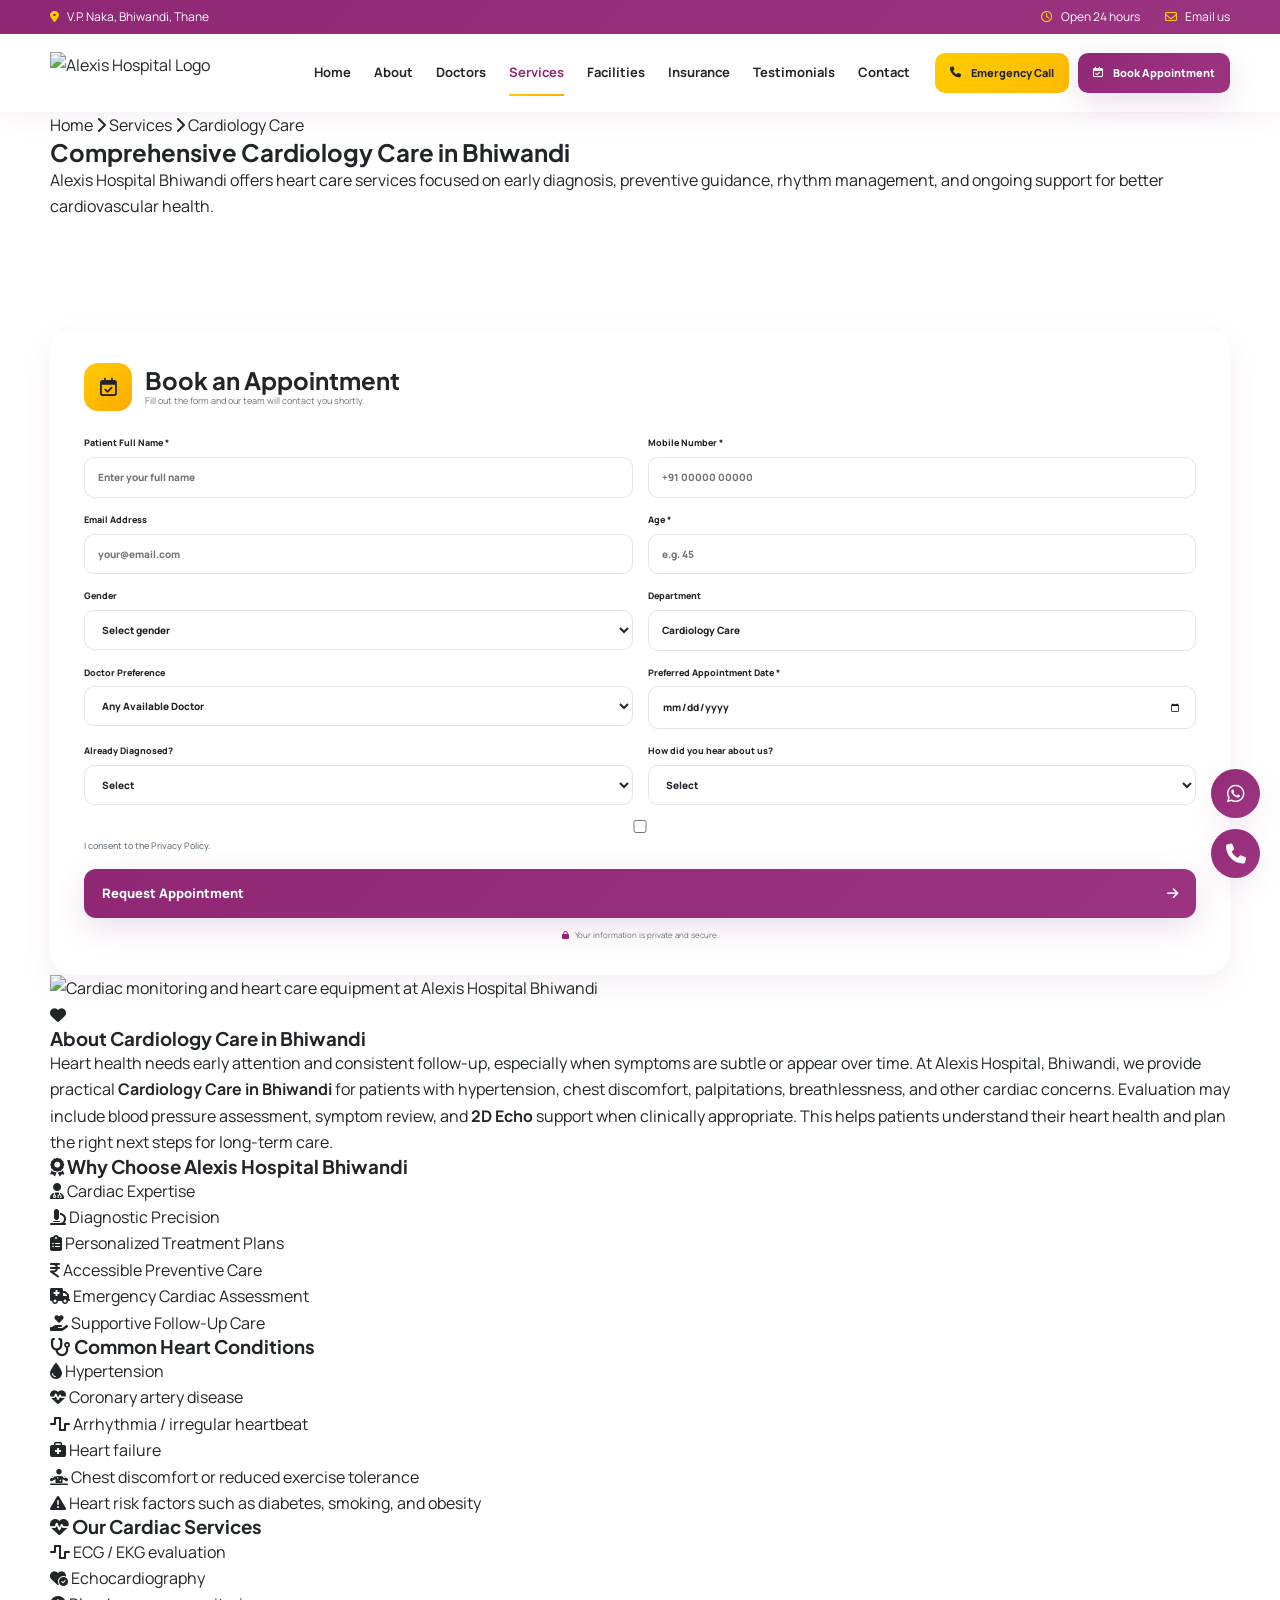
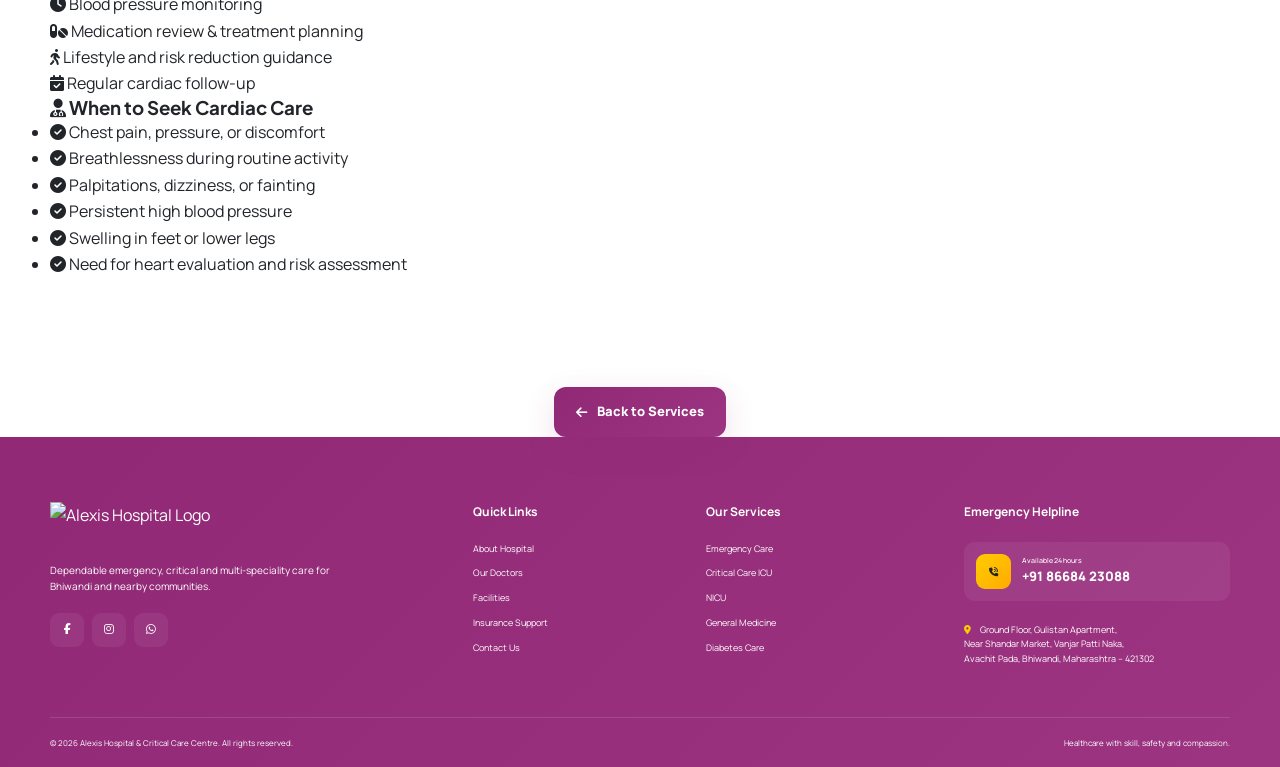
==== commit 9a6c5440: "proper with Seo with Dr Name" ====
--- a/cardiology-care.html
+++ b/cardiology-care.html
@@ -111,7 +111,7 @@
                 <label>Doctor Preference
                   <select name="doctor" id="dm-doctor">
                     <option value="Any Available Doctor">Any Available Doctor</option>
-                    <option>Dr. Ganesh Ahire</option>
+                    <option>Dr Ganesh Ahire</option>
                   </select>
                 </label>
                 <label>Preferred Appointment Date *
@@ -230,7 +230,7 @@
           <div class="dm-info-card dm-about reveal">
             <div class="dm-info-icon"><i class="fa-solid fa-heart"></i></div>
             <h3>About Cardiology Care in Bhiwandi</h3>
-            <p>Cardiology care focuses on the diagnosis, prevention, and treatment of disorders that affect the heart and blood vessels. At Alexis Hospital Bhiwandi, we support patients with symptoms such as chest discomfort, breathlessness, palpitations, high blood pressure, and other cardiovascular concerns through accurate evaluation and long-term care planning.</p>
+            <p>Heart health needs early attention and consistent follow-up, especially when symptoms are subtle or appear over time. At Alexis Hospital, Bhiwandi, we provide practical <strong>Cardiology Care in Bhiwandi</strong> for patients with hypertension, chest discomfort, palpitations, breathlessness, and other cardiac concerns. Evaluation may include blood pressure assessment, symptom review, and <strong>2D Echo</strong> support when clinically appropriate. This helps patients understand their heart health and plan the right next steps for long-term care.</p>
           </div>
 
           <!-- Common Cardiac Concerns -->
@@ -259,7 +259,7 @@
               </div>
               <div class="dm-icon-item">
                 <span class="dm-item-icon"><i class="fa-solid fa-triangle-exclamation"></i></span>
-                <span>Risk factors such as diabetes, smoking, and obesity</span>
+                <span>Heart risk factors such as diabetes, smoking, and obesity</span>
               </div>
             </div>
           </div>
@@ -268,12 +268,12 @@
           <div class="dm-info-card dm-consult reveal">
             <h3><i class="fa-solid fa-user-doctor"></i> When to Seek Cardiac Care</h3>
             <ul class="dm-bullet-list">
-              <li><i class="fa-solid fa-circle-check"></i> Pain, pressure, or discomfort in the chest</li>
+              <li><i class="fa-solid fa-circle-check"></i> Chest pain, pressure, or discomfort</li>
               <li><i class="fa-solid fa-circle-check"></i> Breathlessness during routine activity</li>
               <li><i class="fa-solid fa-circle-check"></i> Palpitations, dizziness, or fainting</li>
               <li><i class="fa-solid fa-circle-check"></i> Persistent high blood pressure</li>
               <li><i class="fa-solid fa-circle-check"></i> Swelling in feet or lower legs</li>
-              <li><i class="fa-solid fa-circle-check"></i> Family history of heart disease or sudden cardiac symptoms</li>
+              <li><i class="fa-solid fa-circle-check"></i> Need for heart evaluation and risk assessment</li>
             </ul>
           </div>
 
--- a/style.css
+++ b/style.css
@@ -1558,7 +1558,7 @@
   gap: 70px;
   align-items: center;
   position: relative;
-  overflow: hidden;
+  /* overflow: hidden; */
 }
 .insurance-wrap:before {
   content: "";
@@ -1614,6 +1614,169 @@
   border: 1px solid #ffffff67;
   color: #fff;
   background: #ffffff0c;
+}
+.insurance-modal {
+  position: fixed;
+  inset: 0;
+  display: none;
+  z-index: 2000;
+}
+.insurance-modal.is-open {
+  display: flex;
+  align-items: center;
+  justify-content: center;
+}
+.insurance-modal-overlay {
+  position: absolute;
+  inset: 0;
+  background: rgba(10, 19, 31, 0.72);
+  backdrop-filter: blur(4px);
+}
+.insurance-modal-panel {
+  position: relative;
+  z-index: 1;
+  width: min(90vw, 1080px);
+  max-height: min(98vh, 900px);
+  background: #ffffff;
+  border: 1px solid rgba(10, 111, 183, 0.12);
+  border-radius: 22px;
+  box-shadow: 0 24px 70px rgba(10, 19, 31, 0.28);
+  padding: 18px 18px 16px;
+  display: flex;
+  flex-direction: column;
+}
+.insurance-modal-header {
+  display: flex;
+  align-items: center;
+  justify-content: space-between;
+  gap: 14px;
+  padding: 2px 8px 12px;
+}
+.insurance-modal-title {
+  margin: 0;
+  font-size: clamp(1.05rem, 1vw + 0.8rem, 1.4rem);
+  color: #16314d;
+}
+.insurance-modal-close {
+  width: 40px;
+  height: 40px;
+  border: 1px solid rgba(10, 111, 183, 0.2);
+  border-radius: 50%;
+  background: #f4f9ff;
+  color: #16314d;
+  font-size: 2rem;
+  line-height: 1;
+  cursor: pointer;
+  transition: transform 0.2s ease, background 0.2s ease;
+}
+.insurance-modal-close:hover,
+.insurance-modal-close:focus-visible {
+  background: #eaf6ff;
+  transform: scale(1.04);
+}
+.insurance-modal-image-shell {
+  position: relative;
+  min-height: 240px;
+  max-height: min(74vh, 700px);
+  padding: 18px;
+  border-radius: 18px;
+  background: linear-gradient(180deg, #f8fbff 0%, #eef5fb 100%);
+  border: 1px solid #e7eff7;
+  display: flex;
+  align-items: center;
+  justify-content: center;
+  overflow: auto;
+  touch-action: none;
+  scrollbar-width: thin;
+  cursor: grab;
+}
+.insurance-modal-image-shell.is-dragging {
+  cursor: grabbing;
+}
+.insurance-modal-image {
+  display: block;
+  max-width: none;
+  width: min(100%, 950px);
+  height: auto;
+  transform-origin: center center;
+  transform: scale(var(--insurance-zoom, 1));
+  transition: transform 0.15s ease-out;
+  user-select: none;
+  pointer-events: none;
+  border-radius: 12px;
+  box-shadow: 0 14px 32px rgba(22, 49, 77, 0.08);
+}
+.insurance-modal-controls {
+  display: flex;
+  align-items: center;
+  justify-content: center;
+  gap: 10px;
+  padding-top: 14px;
+  flex-wrap: wrap;
+}
+.insurance-zoom-btn {
+  min-width: 44px;
+  min-height: 44px;
+  padding: 0 16px;
+  border: 1px solid rgba(10, 111, 183, 0.24);
+  border-radius: 12px;
+  background: #f4f9ff;
+  color: #123357;
+  font-size: 1.2rem;
+  font-weight: 700;
+  cursor: pointer;
+  transition: background 0.2s ease, transform 0.2s ease;
+}
+.insurance-zoom-btn:hover,
+.insurance-zoom-btn:focus-visible {
+  background: #eaf6ff;
+  transform: translateY(-1px);
+}
+.insurance-zoom-btn--reset {
+  font-size: 0.95rem;
+  font-weight: 600;
+}
+.insurance-modal-close:focus-visible,
+.insurance-zoom-btn:focus-visible,
+.insurance-modal-image-shell:focus-visible {
+  outline: 3px solid rgba(10, 111, 183, 0.25);
+  outline-offset: 2px;
+}
+@media (max-width: 768px) {
+  .insurance-modal-panel {
+    width: min(94vw, 820px);
+    max-height: 92vh;
+    padding: 12px 12px 12px;
+    border-radius: 18px;
+  }
+  .insurance-modal-header {
+    padding: 2px 4px 10px;
+  }
+  .insurance-modal-image-shell {
+    padding: 10px;
+    max-height: 64vh;
+  }
+  .insurance-modal-controls {
+    gap: 8px;
+  }
+  .insurance-zoom-btn {
+    min-width: 48px;
+    min-height: 48px;
+    padding: 0 14px;
+  }
+}
+@media (max-width: 480px) {
+  .insurance-modal-panel {
+    width: 94vw;
+    border-radius: 16px;
+  }
+  .insurance-modal-image-shell {
+    min-height: 180px;
+  }
+  .insurance-modal-close {
+    width: 38px;
+    height: 38px;
+  }
 }
 .insurance-card {
   position: relative;
